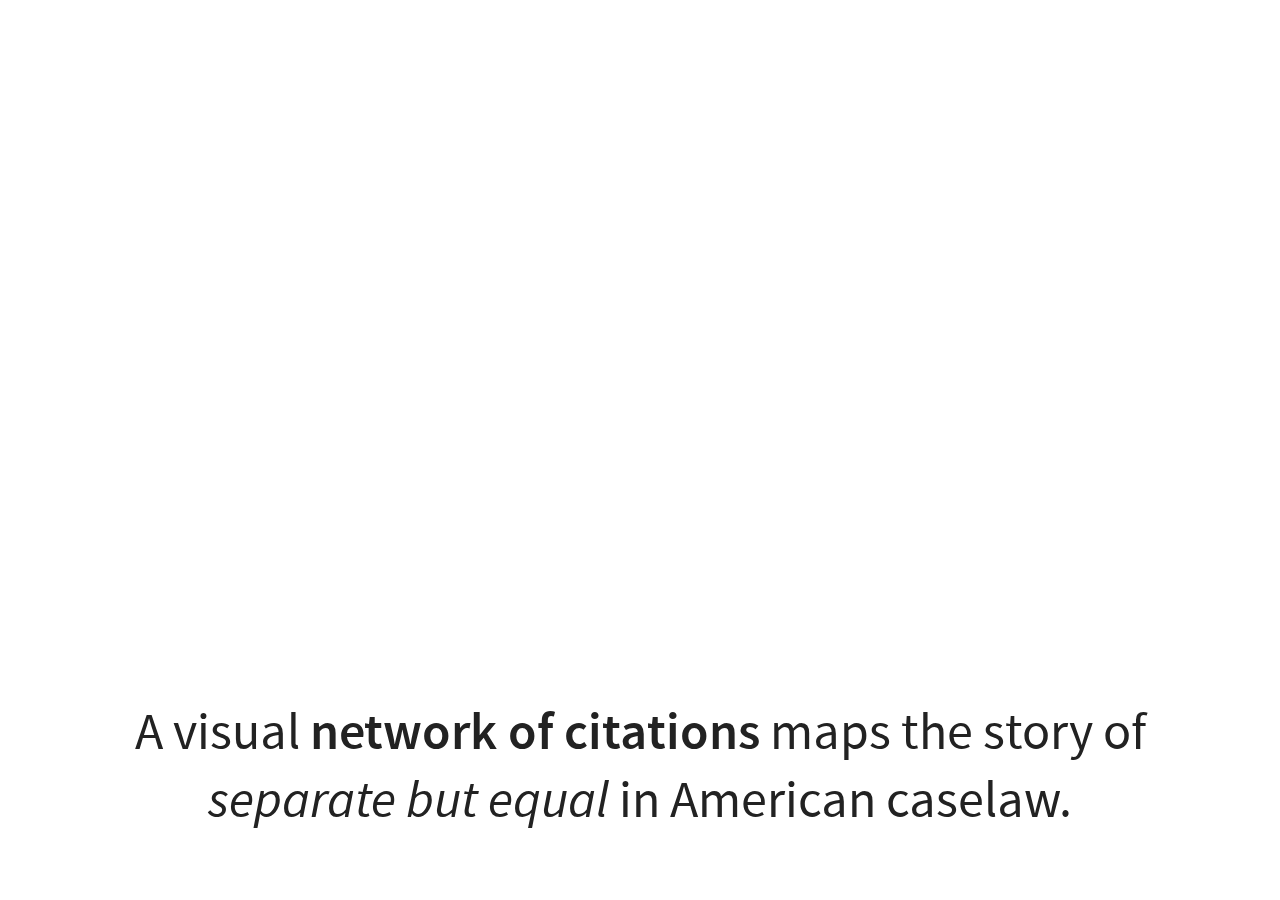
==== slides/index.html @ 2d8b05cc "color" ====
<!doctype html>
<html>
	<head>
		<meta charset="utf-8">
		<meta name="viewport" content="width=device-width, initial-scale=1.0, maximum-scale=1.0, user-scalable=no">

		<title>reveal.js</title>

		<link rel="stylesheet" href="css/reveal.css">
		<link rel="stylesheet" href="css/theme/white.css">

		<!-- Theme used for syntax highlighting of code -->
		<link rel="stylesheet" href="lib/css/zenburn.css">

		<!-- Printing and PDF exports -->
		<script>
			var link = document.createElement( 'link' );
			link.rel = 'stylesheet';
			link.type = 'text/css';
			link.href = window.location.search.match( /print-pdf/gi ) ? 'css/print/pdf.css' : 'css/print/paper.css';
			document.getElementsByTagName( 'head' )[0].appendChild( link );
		</script>

<script src='https://d3js.org/d3.v4.min.js'></script>
<script src='../d3/clustergrids/makeCluster.js'></script>

	</head>
	<body>
		<div class="reveal">
			<div class="slides">

<section><iframe data-src="ahttp://colorbrewer2.org/#type=sequential&scheme=GnBu&n=6"   width= 2800, height =500></iframe><br>
	A visual <b>network of citations</b> maps the story of <i>separate but equal</i> in American caselaw.</section>



<section><img src="launchAngles.png" width=600><br>

	This literal representation of launch angles makes it easy to see how they affect the ball’s path.</section>

<section><h1>Designing for the brain</h1><ul>
	<li>Color
		<li>Space
			<li>Language
				<li>Time
</section>


<section>
	<b>Daubert Tracker Reports per year</b>
	<p>
	<svg width="600" height="500" id="histogramBlank"></svg>
<script src='https://d3js.org/d3.v4.min.js'></script>
<script src='../d3/histogram/histogramBlank.js'></script><br>
This literal representation of launch angles makes it easy to see how they affect the ball’s path.
</section>


<section>
	<b>Daubert Tracker Reports per year</b>
	<p>
	<svg width="600" height="500" id="histogramFilled"></svg>
<script src='https://d3js.org/d3.v4.min.js'></script>
<script src='../d3/histogram/histogramFilled.js'></script><br>
This literal representation of launch angles makes it easy to see how they affect the ball’s path.
</section>

<!--<section>
<img src="california.png" width=600><br>
<b>sequential</b>This literal representation of launch angles makes it easy to see how they affect the ball’s path.
</section>-->





<section>
<img src="heatTable538.png" width=600><br>
<b>sequential</b>This literal representation of launch angles makes it easy to see how they affect the ball’s path.
</section>

<section><iframe data-src="ahttps://projects.fivethirtyeight.com/redistricting-maps/"   width= 2800, height =500></iframe><br>
	<b>diverging</b>Various redistricting plans reveal specific <b>trade-offs</b> in optimizing certain priorities over others.</section>

<section>
<img src="justices.png" width=400><br>
<b>qualitative</b>This literal representation of launch angles makes it easy to see how they affect the ball’s path.
</section>

<section>
<table><tr><td><img src="heatTable538Thumb.png" height=200></td><td><img src="redistrictingThumb.png" height=200></td><td><img src="justicesThumb.png" height=200></td></tr></table><br>
Keeping colors consistent.
</section>

<section><iframe data-src="ahttp://colorbrewer2.org/#type=sequential&scheme=GnBu&n=6"   width= 2800, height =500></iframe><br>
	ColorBrewer</section>

<section><h1>Designing for the brain</h1><ul>
	<li>Color
		<li>Space
			<li>Language
				<li>Time
</section>


<section>
<img src="Gestalt.png" width=600><br>
Something about the <b>Gestalt</b> psychology.
</section>


<!--<section>
	<table style="font-size: 0.5em;line-height: 0.75em">
		<tr style="background-color: #ffffff;"><td >Trump keeps Trumpin'</td><td width=100px>•<br>•<br>•<br><br><br></td><td width=100px>•<br>•<br><br><br></td><td width=100px>•<br>•<br></td></tr>
		<tr><td>Trump mellows out</td><td>•<br>•<br>•<br><br><br></td><td>•<br>•<br>•<br>•<br></td><td>•<br>•<br>•<br></td></tr>
		<tr><td>Trump is consumed by scandal</td><td>•<br>•<br>•<br></td><td>•<br>•<br>•<br>•<br></td><td>•<br>•<br>•<br>•<br>•<br></td></tr>
		<tr><td>Trump prompts a constitutional crisis</td><td>•<br>•<br>•<br><br><br></td><td>•<br>•<br></td><td>•<br></td></tr>
		<tr><td>Trump makes America great again</td><td>•<br>•<br>•<br><br><br></td><td>•<br>•<br></td><td>•<br></td></tr>
		<tr><th></th><th>February</th><th>May</th><th>August</th></tr>
</table><br>
	A visual <b>network of citations</b> maps the story of <i>separate but equal</i> in American caselaw.</section>

</section>-->


				<section><h1>Data Visualization</h1><p><br><b>Mark Myslin</b><br>mark@ravellaw.com<br>
					<!---<a href="mailto:mark@ravellaw.com">mark@ravellaw.com</a>-->
				</iframe></section>

								<section><table>
									<tr>
										<th><center><img src="x.png" width=300px><br>Visual <br>data stories</th>
										<th><center><img src="x.png" width=300px><br>Effective <br>visualization</th>
										<th><center><img src="x.png" width=300px><br>D3.js<br>hands-on</th></tr>
								</table></section>



<section><iframe data-src="ahttps://www.ravellaw.com/search/m?query=separate%20but%20equal&year-from=1850"   width= 2800, height =500></iframe><br>
	A visual <b>network of citations</b> maps the story of <i>separate but equal</i> in American caselaw.</section>



<section><img src="minard.jpg"><br>
	The <b>Minard Map</b> (1869) tells the story of Napoleon leading his <i>Grand Armée</i> to disaster in Russia.</section>



<section><img src="PipelineWithLeakage.png"><br>
	A <b>data pipeline with leakage</b> reveals the steps that introduce the most error into a dataset.</section>

<section><img src="Cheapmeat.png" height=500px><br>
	A newspaper headline is wrapped in a <b>feedback loop</b> that summarizes the story told in the article.</section>




<section>
	<svg width="600" height="500" id="venndiagram"></svg>
	<script src='pictoVenn1.js'></script>
	<br>
	<b>Individual data points</b> show how confidence in a hypothesis can grow via <i>Bayesian belief update</i>.<br></section>


<section>
	<svg width="600" height="500" id="venndiagram2"></svg>
	<script src='pictoVenn2.js'></script>
<br>
	<b>Individual data points</b> show how confidence in a hypothesis can grow via <i>Bayesian belief update</i>.</section>



<section>
	<svg width="600" height="500" id="venndiagram3"></svg>
	<script src='pictoVenn3.js'></script>
<br>
	<b>Individual data points</b> show how confidence in a hypothesis can grow via <i>Bayesian belief update</i>.</section>



<!---	<section><img src="FourteenPaths.png" height=500px><br>
	<b>Individual data points</b> show how confidence in a hypothesis can grow via <i>Bayesian belief update</i>.</section>


	<section><iframe data-src="ahttp://archive.nytimes.com/www.nytimes.com/interactive/2012/11/02/us/politics/paths-to-the-white-house.html?_r=0"   width= 2800, height =500></iframe><br>
	A <b>scenario map</b> can help navigate complex dependencies.</section>


-->

			<!--	<section><< part1   >> << part2 >> << part3 >> << exam  >></section>-->


<section>
	<h1>Effective visualization</h1>
	<ul>
		<li>It makes a point.
		<li>It's easy to understand.
		<li>It doesn't lie.
	</section>

	<section><h1>It makes a point</h1>
	Maybe: table of narrative frames with examples from previous section
		</section>

	<section><h1>It's easy to understand</h1>
	Maybe: table of narrative frames with examples from previous section
		</section>




			</div>
		</div>

		<script src="lib/js/head.min.js"></script>
		<script src="js/reveal.js"></script>

		<script>
			// More info about config & dependencies:
			// - https://github.com/hakimel/reveal.js#configuration
			// - https://github.com/hakimel/reveal.js#dependencies
			Reveal.initialize({
								transition: 'none', // none/fade/slide/convex/concave/zoom
									controls: false,
									progress: false,
				dependencies: [
					{ src: 'plugin/markdown/marked.js' },
					{ src: 'plugin/markdown/markdown.js' },
					{ src: 'plugin/notes/notes.js', async: true },
					{ src: 'plugin/highlight/highlight.js', async: true, callback: function() { hljs.initHighlightingOnLoad(); } }
				]
			});
		</script>
	</body>
</html>
---- slides/css/theme/white.css ----
/**
 * White theme for reveal.js. This is the opposite of the 'black' theme.
 *
 * By Hakim El Hattab, http://hakim.se
 */
@import url(../../lib/font/source-sans-pro/source-sans-pro.css);
section.has-dark-background, section.has-dark-background h1, section.has-dark-background h2, section.has-dark-background h3, section.has-dark-background h4, section.has-dark-background h5, section.has-dark-background h6 {
  color: #fff; }

/*********************************************
 * GLOBAL STYLES
 *********************************************/
body {
  background: #fff;
  background-color: #fff; }

.reveal {
  font-family: "TitilliumText25L", "Source Sans Pro", Helvetica, sans-serif;
  font-size: 42px;
  font-weight: normal;
  color: #222; }

::selection {
  color: #fff;
  background: #98bdef;
  text-shadow: none; }

::-moz-selection {
  color: #fff;
  background: #98bdef;
  text-shadow: none; }

.reveal .slides section,
.reveal .slides section > section {
  line-height: 1.3;
  font-weight: inherit; }

/*********************************************
 * HEADERS
 *********************************************/
.reveal h1,
.reveal h2,
.reveal h3,
.reveal h4,
.reveal h5,
.reveal h6 {
  margin: 0 0 20px 0;
  color: #222;
  font-family: "TitilliumText25L", "Source Sans Pro", Helvetica, sans-serif;
  font-weight: 800;
  line-height: 1.2;
  text-shadow: none;
  word-wrap: break-word; }

.reveal h1 {
  font-size: 2.5em; 
  letter-spacing: -3px;
}

.reveal h2 {
  font-size: 1.6em; }

.reveal h3 {
  font-size: 1.3em; }

.reveal h4 {
  font-size: 1em; }

.reveal h1 {
  text-shadow: none; }

/*********************************************
 * OTHER
 *********************************************/
.reveal p {
  margin: 20px 0;
  line-height: 1.3; }

/* Ensure certain elements are never larger than the slide itself */
.reveal img,
.reveal video,
.reveal iframe {
  max-width: 95%;
  max-height: 95%; }

.reveal strong,
.reveal b {
  font-weight: bold; }

.reveal em {
  font-style: italic; }

.reveal ol,
.reveal dl,
.reveal ul {
  display: inline-block;
  text-align: left;
  margin: 0 0 0 1em; }

.reveal ol {
  list-style-type: decimal; }

.reveal ul {
  list-style-type: disc; }

.reveal ul ul {
  list-style-type: square; }

.reveal ul ul ul {
  list-style-type: circle; }

.reveal ul ul,
.reveal ul ol,
.reveal ol ol,
.reveal ol ul {
  display: block;
  margin-left: 40px; }

.reveal dt {
  font-weight: bold; }

.reveal dd {
  margin-left: 40px; }

.reveal blockquote {
  display: block;
  position: relative;
  width: 70%;
  margin: 20px auto;
  padding: 5px;
  font-style: italic;
  background: rgba(255, 255, 255, 0.05);
  box-shadow: 0px 0px 2px rgba(0, 0, 0, 0.2); }

.reveal blockquote p:first-child,
.reveal blockquote p:last-child {
  display: inline-block; }

.reveal q {
  font-style: italic; }

.reveal pre {
  display: block;
  position: relative;
  width: 90%;
  margin: 20px auto;
  text-align: left;
  font-size: 0.55em;
  font-family: monospace;
  line-height: 1.2em;
  word-wrap: break-word;
  box-shadow: 0px 0px 6px rgba(0, 0, 0, 0.3); }

.reveal code {
  font-family: monospace;
  text-transform: none; }

.reveal pre code {
  display: block;
  padding: 5px;
  overflow: auto;
  max-height: 400px;
  word-wrap: normal; }

.reveal table {
  margin: auto;
  border-collapse: collapse;
  border-spacing: 0;}



.reveal table th {
  font-weight: bold; }

.reveal table th,
.reveal table td {
  text-align: left;
  padding: 0.2em 0.5em 0.2em 0.5em;
  border-bottom: 1px solid; }

.reveal table th[align="center"],
.reveal table td[align="center"] {
  text-align: center; }

.reveal table th[align="right"],
.reveal table td[align="right"] {
  text-align: right; }

.reveal table tbody tr:last-child th,
.reveal table tbody tr:last-child td {
  border-bottom: none; }

.reveal sup {
  vertical-align: super;
  font-size: smaller; }

.reveal sub {
  vertical-align: sub;
  font-size: smaller; }

.reveal small {
  display: inline-block;
  font-size: 0.6em;
  line-height: 1.2em;
  vertical-align: top; }

.reveal small * {
  vertical-align: top; }

/*********************************************
 * LINKS
 *********************************************/
.reveal a {
  color: #2a76dd;
  text-decoration: none;
  -webkit-transition: color .15s ease;
  -moz-transition: color .15s ease;
  transition: color .15s ease; }

.reveal a:hover {
  color: #6ca0e8;
  text-shadow: none;
  border: none; }

.reveal .roll span:after {
  color: #fff;
  background: #1a53a1; }

/*********************************************
 * IMAGES
 *********************************************/
.reveal section img {
  margin: 15px 0px;
  background: rgba(255, 255, 255, 0.12); }

.reveal section img.plain {
  border: 0;
  box-shadow: none; }

.reveal a img {
  -webkit-transition: all .15s linear;
  -moz-transition: all .15s linear;
  transition: all .15s linear; }

.reveal a:hover img {
  background: rgba(255, 255, 255, 0.2);
  border-color: #2a76dd;
  box-shadow: 0 0 20px rgba(0, 0, 0, 0.55); }

/*********************************************
 * NAVIGATION CONTROLS
 *********************************************/
.reveal .controls {
  color: #2a76dd; }

/*********************************************
 * PROGRESS BAR
 *********************************************/
.reveal .progress {
  background: rgba(0, 0, 0, 0.2);
  color: #2a76dd; }

.reveal .progress span {
  -webkit-transition: width 800ms cubic-bezier(0.26, 0.86, 0.44, 0.985);
  -moz-transition: width 800ms cubic-bezier(0.26, 0.86, 0.44, 0.985);
  transition: width 800ms cubic-bezier(0.26, 0.86, 0.44, 0.985); }

/*********************************************
 * PRINT BACKGROUND
 *********************************************/
@media print {
  .backgrounds {
    background-color: #fff; } }
---- slides/lib/css/zenburn.css ----
/*

Zenburn style from voldmar.ru (c) Vladimir Epifanov <voldmar@voldmar.ru>
based on dark.css by Ivan Sagalaev

*/

.hljs {
  display: block;
  overflow-x: auto;
  padding: 0.5em;
  background: #3f3f3f;
  color: #dcdcdc;
}

.hljs-keyword,
.hljs-selector-tag,
.hljs-tag {
  color: #e3ceab;
}

.hljs-template-tag {
  color: #dcdcdc;
}

.hljs-number {
  color: #8cd0d3;
}

.hljs-variable,
.hljs-template-variable,
.hljs-attribute {
  color: #efdcbc;
}

.hljs-literal {
  color: #efefaf;
}

.hljs-subst {
  color: #8f8f8f;
}

.hljs-title,
.hljs-name,
.hljs-selector-id,
.hljs-selector-class,
.hljs-section,
.hljs-type {
  color: #efef8f;
}

.hljs-symbol,
.hljs-bullet,
.hljs-link {
  color: #dca3a3;
}

.hljs-deletion,
.hljs-string,
.hljs-built_in,
.hljs-builtin-name {
  color: #cc9393;
}

.hljs-addition,
.hljs-comment,
.hljs-quote,
.hljs-meta {
  color: #7f9f7f;
}


.hljs-emphasis {
  font-style: italic;
}

.hljs-strong {
  font-weight: bold;
}
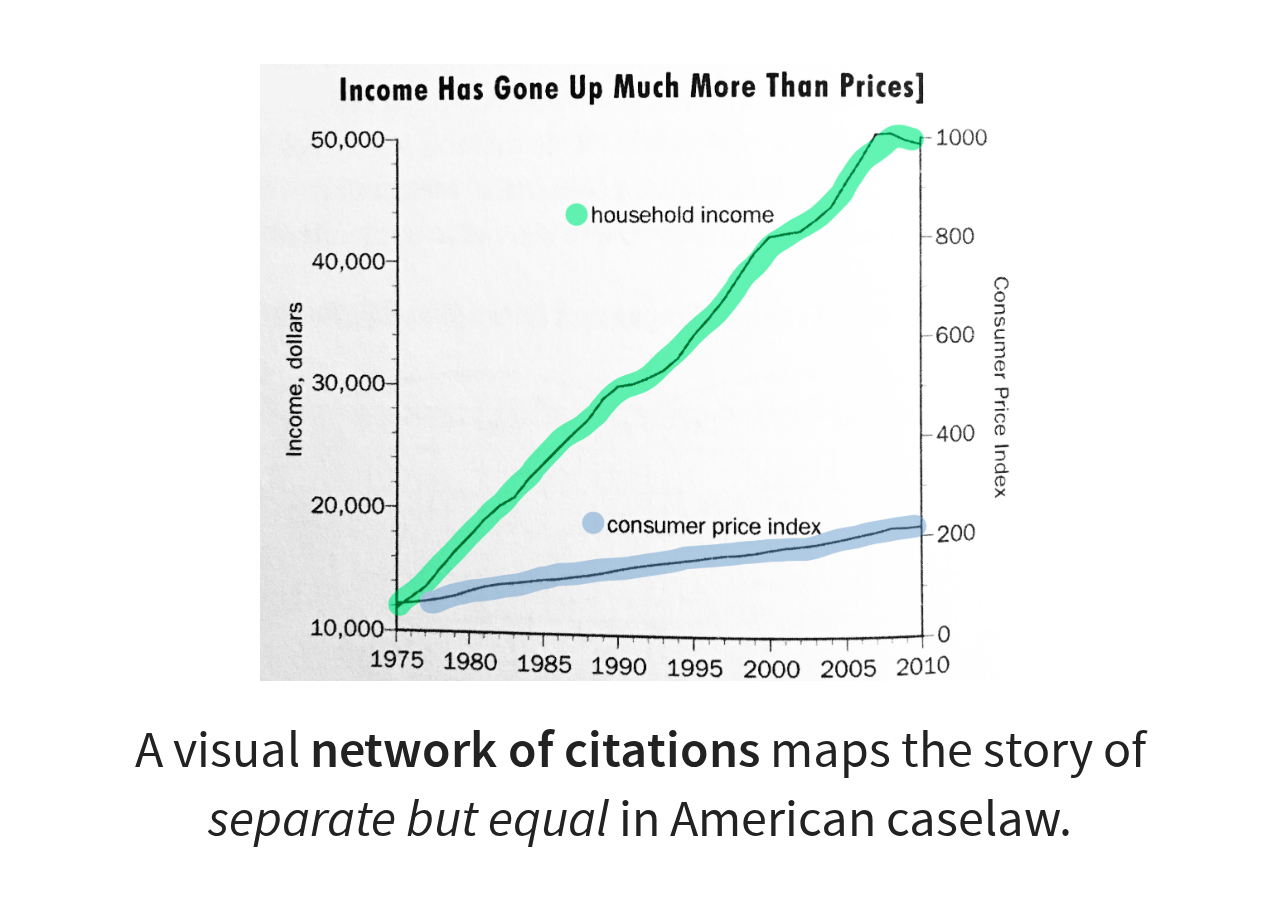
==== commit f3ae8931: "daul ases" ====
--- a/slides/index.html
+++ b/slides/index.html
@@ -29,6 +29,27 @@
 		<div class="reveal">
 			<div class="slides">
 
+	
+<section>
+<img src="dualAxis1.png" height=500 ><br>
+	A visual <b>network of citations</b> maps the story of <i>separate but equal</i> in American caselaw.</section>
+</section>
+
+<section>
+<img src="dualAxis2.png" height =500 ><br>
+	A visual <b>network of citations</b> maps the story of <i>separate but equal</i> in American caselaw.</section>
+</section>
+
+<section>
+<img src="dualAxis1.png" height=375 ><img src="dualAxis2.png" height=375 ><br>
+This is tricky</section>
+
+<section>
+<img src="dualAxis3.png" height =500  ><br>
+This is tricky</section>
+
+
+
 <section><iframe data-src="ahttp://colorbrewer2.org/#type=sequential&scheme=GnBu&n=6"   width= 2800, height =500></iframe><br>
 	A visual <b>network of citations</b> maps the story of <i>separate but equal</i> in American caselaw.</section>
 
@@ -37,6 +58,18 @@
 <section><img src="launchAngles.png" width=600><br>
 
 	This literal representation of launch angles makes it easy to see how they affect the ball’s path.</section>
+
+
+<section><img src="cityStreets.png" width=600><br>
+
+	This literal representation of launch angles makes it easy to see how they affect the ball’s path.</section>
+
+
+
+<section><img src="landUse.png" width=600><br>
+
+	This literal representation of launch angles makes it easy to see how they affect the ball’s path.</section>
+
 
 <section><h1>Designing for the brain</h1><ul>
 	<li>Color
@@ -107,6 +140,150 @@
 <img src="Gestalt.png" width=600><br>
 Something about the <b>Gestalt</b> psychology.
 </section>
+
+
+<section>
+<img src="denzelWashington.png" width=600><br>
+This has proximity, enclosure</section>
+
+<section>
+<img src="whiteSpace.png" width=300><br>
+connection and space and we are using two lines of text here just to see if they will fit.</section>
+
+
+<section>
+<img src="Raleigh CCS.svg" width=600 style="padding:2px;border:thin solid black;"><br>
+Keeping space consistent!</section>
+
+
+<section>
+<img src="Raleigh CCS(3).svg" width=600 style="padding:2px;border:thin solid black;"><br>
+Keeping space consistent!</section>
+
+
+<section>
+<img src="Raleigh CCS(1).svg" width=600 style="padding:2px;border:thin solid black;"><br>
+Keeping space consistent!</section>
+
+
+<section>
+<img src="Raleigh CCS(2).svg" width=600 style="padding:2px;border:thin solid black;"><br>
+A slide about my own slides</section>
+
+
+<section><h1>Designing for the brain</h1><ul>
+	<li>Color
+		<li>Space
+			<li><b>Language</b>
+				<li>Time
+</section>
+
+
+
+<section>
+<img src="xxx.png" width=600 style="padding:2px;border:thin solid black;"><br>
+An A/B test</section>
+
+
+
+<section>
+<img src="TalkingOverSlides.png" width=600 ><br>
+This is painful</section>
+
+<section>
+<img src="denzelWashington.png" width=600><br>
+Annotated points</section>
+
+<section>
+<svg width="600" height="500" id="histogramFilled"></svg>
+<script src='https://d3js.org/d3.v4.min.js'></script>
+<script src='../d3/histogram/histogramFilled.js'></script><br>
+Annotated sections</section>
+
+
+
+			<section>
+<iframe data-src="heartrate.html"   width= 2800, height =500></iframe><br>
+	A visual <b>Marriage Proposal</b> maps the story of <i>separate but equal</i> in American caselaw.</section>
+
+<section><h1>Designing for the brain</h1><ul>
+	<li>Color
+		<li>Space
+			<li>Language
+				<li><b>Time</b>
+</section>
+
+
+
+<section>
+<img src="Chaos_Chronos Greatest Hits.svg" width=600 style="padding:2px;border:thin solid black;"><br>
+A slide about my own slides</section>
+
+<section>
+<img src="Chaos_Chronos Greatest Hits(1).svg" width=600 style="padding:2px;border:thin solid black;"><br>
+A slide about my own slides</section>
+
+<section>
+<img src="Chaos_Chronos Greatest Hits(2).svg" width=600 style="padding:2px;border:thin solid black;"><br>
+A slide about my own slides</section>
+
+<section>
+<img src="Chaos_Chronos Greatest Hits(3).svg" width=600 style="padding:2px;border:thin solid black;"><br>
+A slide about my own slides</section>
+
+
+
+
+<section>
+<img src="Chaos_Chronos Greatest Hits(5).svg" width=600 style="padding:2px;border:thin solid black;"><br>
+A slide about my own slides</section>
+
+
+
+<section>
+<img src="Chaos_Chronos Greatest Hits(6).svg" width=600 style="padding:2px;border:thin solid black;"><br>
+A slide about my own slides</section>
+
+<section>
+</section>
+
+<section>
+<img src="CoverageThumbs.png" width=600 style="padding:2px;border:thin solid black;"><br>
+...remember this? And jump back in</section>
+
+
+
+
+<section>
+<img src="storyscroll.png" width=600><br>
+Title about scrollytelling</section>
+
+
+<section>
+	<iframe data-src="ahttp://www.r2d3.us/visual-intro-to-machine-learning-part-2/"   width= 2800, height =768></iframe>>
+
+	<br>
+	A visual <b>network of citations</b> maps the story of <i>separate but equal</i> in American caselaw .</section>
+
+
+
+
+<section>
+<img src="storyscroll.png" width=600><br>
+Bake-off placeholder</section>
+
+<section><h1>Designing for the brain</h1><ul>
+	<li>Color
+		<li>Space
+			<li>Language
+				<li>Time
+</section>
+
+<section><h1>Uncertainty etc.</h1><ul>
+	</section>
+
+
+
 
 
 <!--<section>
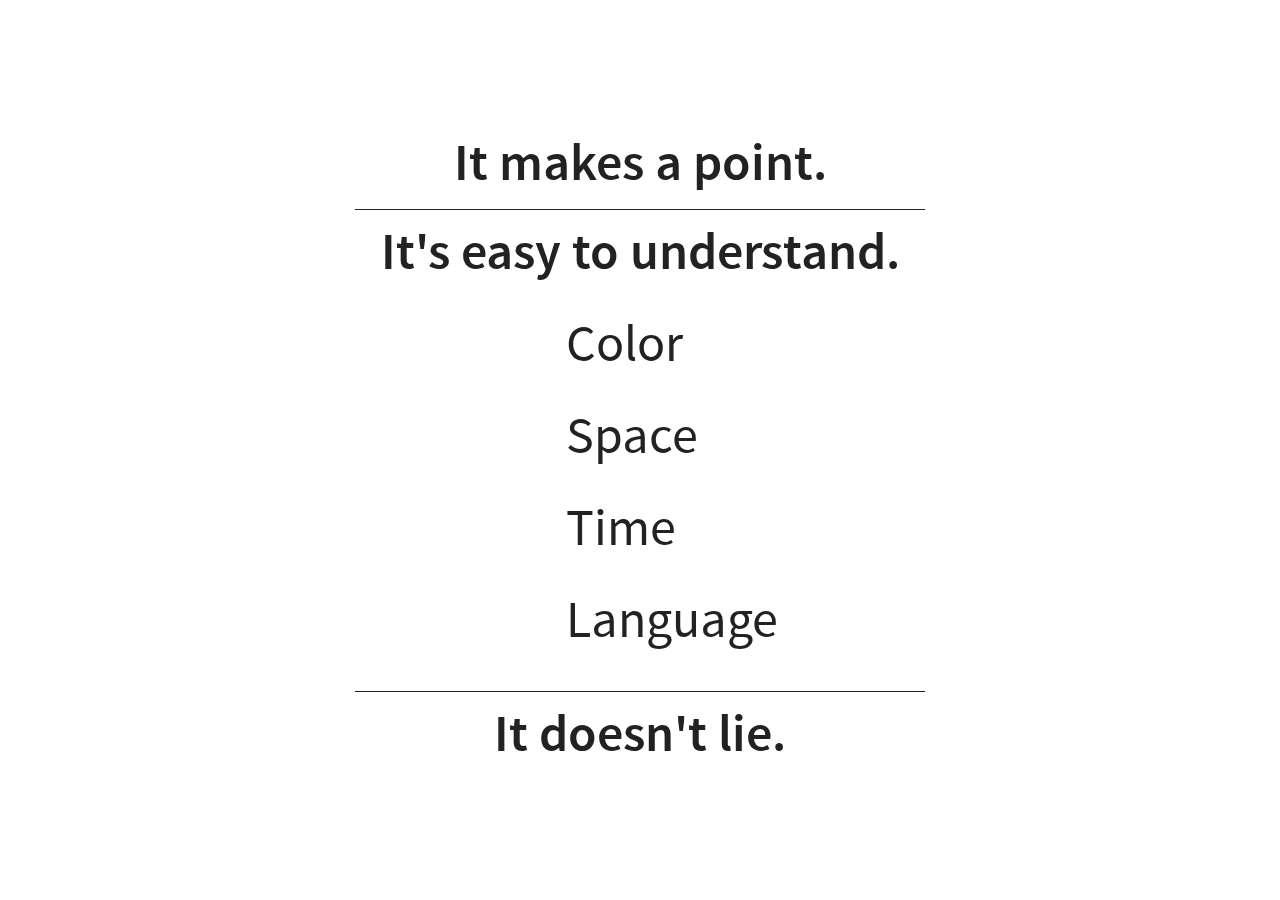
==== commit 44a07594: "anchor" ====
--- a/slides/index.html
+++ b/slides/index.html
@@ -28,6 +28,26 @@
 	<body>
 		<div class="reveal">
 			<div class="slides">
+	
+
+
+<section><table style="vertical-align: middle;">
+
+
+
+	<tr ><td><b><center>It makes a point.</td></tr>
+	<tr ><td><b><center>It's easy to understand.</center></b>
+		<p style="text-indent: 150px;">Color
+			<p style="text-indent: 150px;">Space
+				<p style="text-indent: 150px;">Time
+					<p style="text-indent: 150px;">Language
+
+					</td></tr>
+	<tr><td><b><center>It doesn't lie.</td></tr></table>
+<!--</td><td  style="vertical-align: middle;"><img src="braces.png" height=200 width=100></td><td  style="vertical-align: middle;">Color<br>Space<br>Language<br>Time</td></tr>style=" border-bottom: 1px solid #000000;"-->
+
+</section>
+
 
 	
 <section>
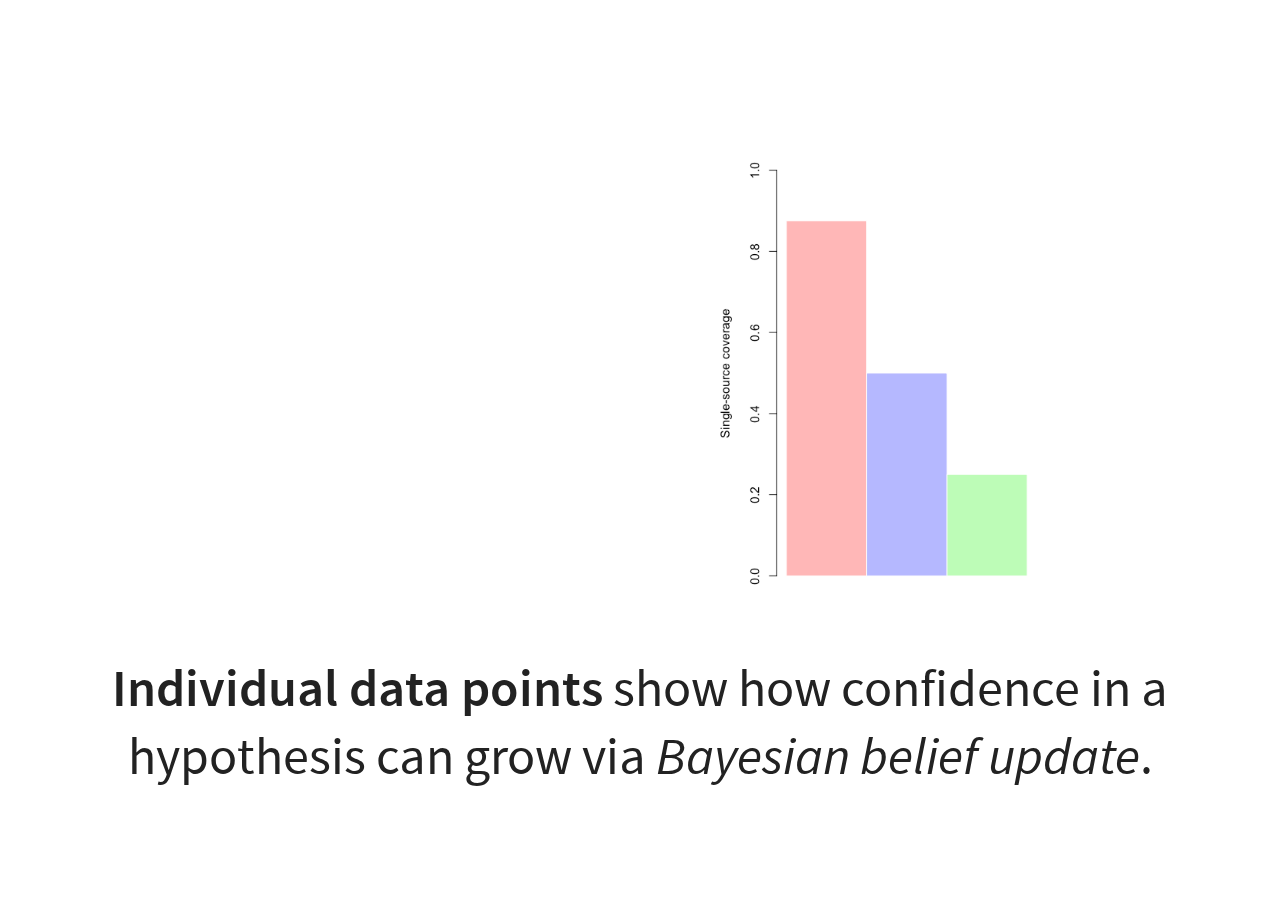
==== commit d481003f: "barss" ====
--- a/slides/index.html
+++ b/slides/index.html
@@ -28,7 +28,47 @@
 	<body>
 		<div class="reveal">
 			<div class="slides">
+
+
+
+
+<section>
+	<svg style = "width: 325px; height: 375px;" viewBox="0 0 800 500" id="venndiagram2c"></svg><img src="bars1.png" height=400px>
+	<script src='pictoVenn2copy.js'></script>
+<br>
+	<b>Individual data points</b> show how confidence in a hypothesis can grow via <i>Bayesian belief update</i>.</section>
+
+
+
+<section>
+	<svg style = "width: 325px; height: 375px;" viewBox="0 0 800 500" id="venndiagram3c"></svg><img src="bars2.png" height=400px>
+	<script src='pictoVenn3copy.js'></script>
+<br>
+	<b>Individual data points</b> show how confidence in a hypothesis can grow via <i>Bayesian belief update</i>.</section>
+
+
+
+
+<section>
+	<svg style = "width: 325px; height: 375px;" viewBox="0 0 800 500" id="venndiagram2cc"></svg><img src="bars1conf.png" height=400px>
+	<script src='pictoVenn2copycopy.js'></script>
+<br>
+	<b>Individual data points</b> show how confidence in a hypothesis can grow via <i>Bayesian belief update</i>.</section>
+
+
+
+<section>
+	<svg style = "width: 325px; height: 375px;" viewBox="0 0 800 500" id="venndiagram3cc"></svg><img src="bars2conf.png" height=400px>
+	<script src='pictoVenn3copycopy.js'></script>
+<br>
+	<b>Individual data points</b> show how confidence in a hypothesis can grow via <i>Bayesian belief update</i>.</section>
+
+
+
 	
+<section><iframe data-src="looker.html"   width= 2800, height =500></iframe><br>
+	A visual <b>network of citations</b> maps the story of <i>separate but equal</i> in American caselaw.</section>
+
 
 
 <section><table style="vertical-align: middle;">
@@ -43,10 +83,11 @@
 					<p style="text-indent: 150px;">Language
 
 					</td></tr>
-	<tr><td><b><center>It doesn't lie.</td></tr></table>
+	<tr><td><b><center>It's true to the data.</td></tr></table>
 <!--</td><td  style="vertical-align: middle;"><img src="braces.png" height=200 width=100></td><td  style="vertical-align: middle;">Color<br>Space<br>Language<br>Time</td></tr>style=" border-bottom: 1px solid #000000;"-->
 
 </section>
+
 
 
 	
@@ -341,6 +382,9 @@
 <section><img src="minard.jpg"><br>
 	The <b>Minard Map</b> (1869) tells the story of Napoleon leading his <i>Grand Armée</i> to disaster in Russia.</section>
 
+
+<section><img src="PipelineWithoutLeakage.png"><br>
+	A <b>data pipeline with leakage</b> reveals the steps that introduce the most error into a dataset.</section>
 
 
 <section><img src="PipelineWithLeakage.png"><br>
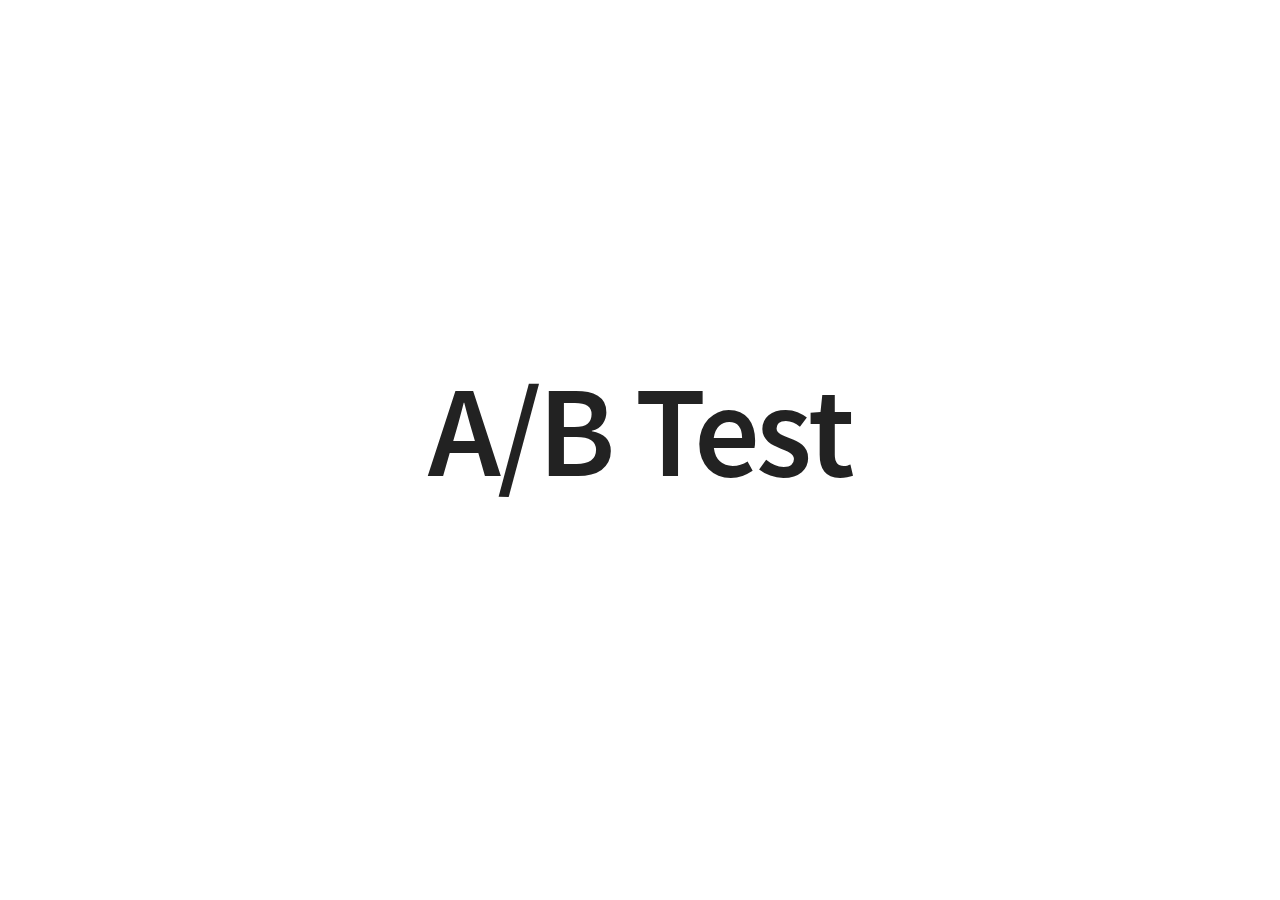
==== commit 39fe5232: "begin captions" ====
--- a/slides/index.html
+++ b/slides/index.html
@@ -29,108 +29,397 @@
 		<div class="reveal">
 			<div class="slides">
 
-
-
-
-<section>
-	<svg style = "width: 325px; height: 375px;" viewBox="0 0 800 500" id="venndiagram2c"></svg><img src="bars1.png" height=400px>
-	<script src='pictoVenn2copy.js'></script>
-<br>
-	<b>Individual data points</b> show how confidence in a hypothesis can grow via <i>Bayesian belief update</i>.</section>
-
-
-
-<section>
-	<svg style = "width: 325px; height: 375px;" viewBox="0 0 800 500" id="venndiagram3c"></svg><img src="bars2.png" height=400px>
-	<script src='pictoVenn3copy.js'></script>
-<br>
-	<b>Individual data points</b> show how confidence in a hypothesis can grow via <i>Bayesian belief update</i>.</section>
-
-
-
-
-<section>
-	<svg style = "width: 325px; height: 375px;" viewBox="0 0 800 500" id="venndiagram2cc"></svg><img src="bars1conf.png" height=400px>
-	<script src='pictoVenn2copycopy.js'></script>
-<br>
-	<b>Individual data points</b> show how confidence in a hypothesis can grow via <i>Bayesian belief update</i>.</section>
-
-
-
-<section>
-	<svg style = "width: 325px; height: 375px;" viewBox="0 0 800 500" id="venndiagram3cc"></svg><img src="bars2conf.png" height=400px>
-	<script src='pictoVenn3copycopy.js'></script>
-<br>
-	<b>Individual data points</b> show how confidence in a hypothesis can grow via <i>Bayesian belief update</i>.</section>
-
-
-
-	
-<section><iframe data-src="looker.html"   width= 2800, height =500></iframe><br>
-	A visual <b>network of citations</b> maps the story of <i>separate but equal</i> in American caselaw.</section>
-
-
-
-<section><table style="vertical-align: middle;">
-
-
-
+<!--
+
+				<section><h1>Data Visualization</h1><p><br><b>Mark Myslin</b><br>mark@ravellaw.com<br>
+				</iframe></section>
+
+							
+
+
+<section>
+	<table style="vertical-align: middle;">
 	<tr ><td><b><center>It makes a point.</td></tr>
-	<tr ><td><b><center>It's easy to understand.</center></b>
+	<tr ><td><b><center>It's clear and intuitive.</center></b>
+					</td></tr>
+	<tr><td><b><center>It's true to the data.</td></tr></table>
+</section>
+
+
+
+
+<section><iframe data-src="ahttps://www.ravellaw.com/search/m?query=separate%20but%20equal&year-from=1850"   width= 2800, height =500></iframe><br>
+	A visual <b>network of citations</b> maps the story of <i>separate but equal</i> in American caselaw.
+<div class = "citation"><p class="citation"><a href="https://home.ravellaw.com/">ravellaw.com</a></p></div>
+</section>
+
+
+
+<section><img src="minard.jpg"><br>
+	The <b>Minard Map</b> (1869) tells the story of Napoleon leading his <i>Grand Armée</i> to disaster in Russia.
+<div class = "citation"><p class="citation"><a href="https://bigthink.com/strange-maps/229-vital-statistics-of-a-deadly-campaign-the-minard-map">Minard (1869)</a></p></div>
+
+</section>
+
+
+<section><img src="PipelineWithoutLeakage.png" height=500px><br>
+	A <b>data pipeline with leakage</b> reveals the steps that introduce the most error into a dataset.
+<div class = "citation"><p class="citation"><a href="https://wiki.regn.net/wiki/Expert_Witness_Data_Science">LexisNexis Context development team (2018)</a></p></div>
+</section>
+
+
+<section><img src="PipelineWithLeakage.png" height=500px><br>
+	A <b>data pipeline with leakage</b> reveals the steps that introduce the most error into a dataset.
+<div class = "citation"><p class="citation"><a href="https://wiki.regn.net/wiki/Expert_Witness_Data_Science">LexisNexis Context development team (2018)</a></p></div>
+</section>
+
+<section><img src="Cheapmeat.png" height=500px><br>
+	A newspaper headline is wrapped in a <b>feedback loop</b> that summarizes the story told in the article.
+<div class = "citation"><p class="citation"><a href="https://www.washingtonpost.com/news/posteverything/wp/2018/04/11/the-price-of-cheap-meat-raided-slaughterhouses-and-upended-communities/?utm_term=.6635a9720be7">Washington Post (2018)</a></p></div>
+</section>
+
+
+
+
+
+
+<section>
+	<svg width="600" height="500" id="venndiagram"></svg>
+	<script src='pictoVenn1.js'></script>
+	<br>
+	<b>Individual data points</b> show how confidence in a hypothesis can grow via <i>Bayesian belief update</i>.<br>
+<div class = "citation"><p class="citation"><a href="https://wiki.regn.net/wiki/Expert_Witness_Data_Science">LexisNexis Context development team (2018)</a></p></div>
+</section>
+
+
+<section>
+	<svg width="600" height="500" id="venndiagram2"></svg>
+	<script src='pictoVenn2.js'></script>
+<br>
+	<b>Individual data points</b> show how confidence in a hypothesis can grow via <i>Bayesian belief update</i>.
+<div class = "citation"><p class="citation"><a href="https://wiki.regn.net/wiki/Expert_Witness_Data_Science">LexisNexis Context development team (2018)</a></p></div>
+</section>
+
+
+
+<section>
+	<svg width="600" height="500" id="venndiagram3"></svg>
+	<script src='pictoVenn3.js'></script>
+<br>
+	<b>Individual data points</b> show how confidence in a hypothesis can grow via <i>Bayesian belief update</i>.
+<div class = "citation"><p class="citation"><a href="https://wiki.regn.net/wiki/Expert_Witness_Data_Science">LexisNexis Context development team (2018)</a></p></div>
+</section>
+
+
+	<section><h1>It makes a point</h1>
+	table of narrative frames with examples from previous section
+		</section>
+
+<section>
+	<table style="vertical-align: middle;">
+	<tr ><td><b><center>It makes a point.</td></tr>
+	<tr ><td><b><center>It's clear and intuitive.</center></b>
+
+					</td></tr>
+	<tr><td><b><center>It's true to the data.</td></tr></table>
+</section>
+
+
+
+
+
+<section><img src="launchAngles.png" width=600><br>
+
+	This radial histogram of <b>launch angles</b> makes it intuitive to see how they affect the ball’s path.
+<div class = "citation"><p class="citation"><a href="http://getdolphins.com/blog/interactive-data-visualizations-new-york-times/">New York Times (2018)</a></p></div>
+</section>
+
+
+
+<section><img src="landUse.png" height=500><br>
+
+	This treemap shows <b>land acreage</b> as <b>plot area</b>,<br> literally representing <i>square area</i>.
+<div class = "citation"><p class="citation"><a href="https://www.reddit.com/r/dataisbeautiful/comments/9dip78/oc_which_foods_are_more_resourceintensive/">Which foods are more resource intensive, u/ketodnepr (2018)</a></p></div>
+</section>
+
+
+<section>
+	<img src="https://fivethirtyeight.com/wp-content/uploads/2018/07/atd-INDICTMENTS-0713.png" height=500px>
+<br>
+	<b>Indictments & guilty pleas</b> plotted simply as points on parallel timelines, making comparison intuitive.
+<div class = "citation"><p class="citation"><a href="https://fivethirtyeight.com/features/the-mueller-investigation-keeps-growing-fast/">More charges from Mueller, FiveThirtyEight (2018)</a></p></div>
+</section>
+
+<section>
+	<table style="vertical-align: middle;">
+	<tr ><td><b><center>It makes a point.</td></tr>
+	<tr ><td><b><center>It's clear and intuitive.</center></b>
+
+					</td></tr>
+	<tr><td><b><center>It's true to the data.</td></tr></table>
+</section>
+
+
+
+<section>
+	<table style="vertical-align: middle;">
+	<tr ><td><b><center>It makes a point.</td></tr>
+	<tr ><td><b><center>It's clear and intuitive.</center></b>
 		<p style="text-indent: 150px;">Color
 			<p style="text-indent: 150px;">Space
-				<p style="text-indent: 150px;">Time
-					<p style="text-indent: 150px;">Language
+				<p style="text-indent: 150px;">Language
+					<p style="text-indent: 150px;">Time
 
 					</td></tr>
 	<tr><td><b><center>It's true to the data.</td></tr></table>
-<!--</td><td  style="vertical-align: middle;"><img src="braces.png" height=200 width=100></td><td  style="vertical-align: middle;">Color<br>Space<br>Language<br>Time</td></tr>style=" border-bottom: 1px solid #000000;"-->
-
-</section>
-
-
-
-	
-<section>
-<img src="dualAxis1.png" height=500 ><br>
-	A visual <b>network of citations</b> maps the story of <i>separate but equal</i> in American caselaw.</section>
-</section>
-
-<section>
-<img src="dualAxis2.png" height =500 ><br>
-	A visual <b>network of citations</b> maps the story of <i>separate but equal</i> in American caselaw.</section>
-</section>
-
-<section>
-<img src="dualAxis1.png" height=375 ><img src="dualAxis2.png" height=375 ><br>
-This is tricky</section>
-
-<section>
-<img src="dualAxis3.png" height =500  ><br>
-This is tricky</section>
-
-
+</section>
+
+
+<section>
+	<b>Daubert Tracker Reports per year</b>
+	<p>
+	<svg width="600" height="500" id="histogramBlank"></svg>
+<script src='https://d3js.org/d3.v4.min.js'></script>
+<script src='../d3/histogram/histogramBlank.js'></script><br>
+Judicious use of <b>a single color</b><br> guides an audience's attention.
+<div class = "citation"><p class="citation"><a href="https://wiki.regn.net/wiki/Expert_Witness_Data_Science">LexisNexis Context development team (2018)</a></p></div>
+</section>
+
+
+<section>
+	<b>Daubert Tracker Reports per year</b>
+	<p>
+	<svg width="600" height="500" id="histogramFilled"></svg>
+<script src='https://d3js.org/d3.v4.min.js'></script>
+<script src='../d3/histogram/histogramFilled.js'></script><br>
+Judicious use of <b>a single color</b><br> guides an audience's attention.
+<div class = "citation"><p class="citation"><a href="https://wiki.regn.net/wiki/Expert_Witness_Data_Science">LexisNexis Context development team (2018)</a></p></div>
+</section>
+
+
+
+
+<section>
+<img src="heatTable538.png" width=600><br>
+This heat table makes swings in <b>numeric vote margin</b> obvious, using a <b>sequential</b> palette. 
+<div class = "citation"><p class="citation"><a href="https://fivethirtyeight.com/features/what-mattered-most-in-ohio-kansas-and-tuesdays-other-elections/">What mattered most in the special elections, FiveThirtyEight (2018)</a></p></div>
+
+</section>
+
+<section><iframe data-src="ahttps://projects.fivethirtyeight.com/redistricting-maps/"   width= 2800, height =500></iframe><br>
+	<b>Degree of US partisanship</b> is conventionally represented by a <b>diverging</b> red&harr;blue palette. 
+<div class = "citation"><p class="citation"><a href="https://projects.fivethirtyeight.com/redistricting-maps/">The Atlas of Redistricting, FiveThirtyEight (2018)</a></p></div>
+</section>
+
+<section>
+<img src="justices.png" width=400><br>
+<b>Individual justices'</b> trajectories are shown in maximally distinct colors from a <b>qualitative</b> palette.
+<div class = "citation"><p class="citation"><a href="https://fivethirtyeight.com/features/is-chief-justice-roberts-a-secret-liberal/">Is Chief Justice Roberts a secret liberal? FiveThirtyEight (2017)</a></p></div>
+
+</section>
+
+<section>
+<table><tr><td><img src="heatTable538Thumb.png" height=200></td><td><img src="redistrictingThumb.png" height=200></td><td><img src="justicesThumb.png" height=200></td></tr></table><br>
+Colors are <b>consistent</b>, with red and blue always and exclusively associated with parties.
+</section>
 
 <section><iframe data-src="ahttp://colorbrewer2.org/#type=sequential&scheme=GnBu&n=6"   width= 2800, height =500></iframe><br>
-	A visual <b>network of citations</b> maps the story of <i>separate but equal</i> in American caselaw.</section>
-
-
-
-<section><img src="launchAngles.png" width=600><br>
-
-	This literal representation of launch angles makes it easy to see how they affect the ball’s path.</section>
-
-
-<section><img src="cityStreets.png" width=600><br>
-
-	This literal representation of launch angles makes it easy to see how they affect the ball’s path.</section>
-
-
-
-<section><img src="landUse.png" width=600><br>
-
-	This literal representation of launch angles makes it easy to see how they affect the ball’s path.</section>
-
+	<b>ColorBrewer</b> offers a trove of useful palettes.
+<div class = "citation"><p class="citation"><a href="http://colorbrewer2.org/#type=sequential&scheme=GnBu&n=6">ColorBrewer</p></div>
+</section>
+
+
+
+<section>
+	<table style="vertical-align: middle;">
+	<tr ><td><b><center>It makes a point.</td></tr>
+	<tr ><td><b><center>It's clear and intuitive.</center></b>
+		<p style="text-indent: 150px;">Color
+			<p style="text-indent: 150px;">Space
+				<p style="text-indent: 150px;">Language
+					<p style="text-indent: 150px;">Time
+
+					</td></tr>
+	<tr><td><b><center>It's true to the data.</td></tr></table>
+</section>
+
+
+
+
+<section>
+<img src="Gestalt.png" width=600><br>
+The <b>Gestalt theory</b> of visual perception: <br><i>The whole is greater than the sum of its parts.</i>
+<div class = "citation"><p class="citation"><a href="https://www.amazon.com/Storytelling-Data-Visualization-Business-Professionals/dp/1119002257"><i>Storytelling with Data</i> (Knaflic, 2015)</a></p></div>
+</section>
+
+
+<section>
+<img src="denzelWashington.png" height=500><br>
+<b>Proximity</b> and <b>enclosure</b> establish four distinct classes of Denzel Washington film.
+<div class = "citation"><p class="citation"><a href="https://fivethirtyeight.com/features/the-four-types-of-denzel-washington-movies/">What mattered most in the special elections, FiveThirtyEight (2018)</a></p></div>
+</section>
+
+<section>
+<img src="whiteSpace.png" width=400><br>
+<b>Symmetry</b> forces a large <b>white space</b>, emphasizing (lack of) complexity in the two states' rules. 
+<div class = "citation"><p class="citation"><a href="https://www.nytimes.com/interactive/2018/07/20/us/mississippi-abortion-restrictions.html">What It Takes to Get an Abortion in the Most Restrictive U.S. State, New York Times (2018)</a></p></div>
+</section>
+
+
+<section>
+<img src="Raleigh CCS.svg" width=600 style="padding:2px;border:thin solid black;"><br>
+This sequence maintains <br><b>consistent spatial placement</b>.
+<div class = "citation"><p class="citation"><a href="https://wiki.regn.net/wiki/Expert_Witness_Data_Science">LexisNexis Context development team (2018)</a></p></div>
+</section>
+
+
+<section>
+<img src="Raleigh CCS(3).svg" width=600 style="padding:2px;border:thin solid black;"><br>
+This sequence maintains <br><b>consistent spatial placement</b>.
+<div class = "citation"><p class="citation"><a href="https://wiki.regn.net/wiki/Expert_Witness_Data_Science">LexisNexis Context development team (2018)</a></p></div>
+</section>
+
+
+
+
+<section>
+<img src="Raleigh CCS(1).svg" width=600 style="padding:2px;border:thin solid black;"><br>
+This sequence maintains <br><b>consistent spatial placement</b>.
+<div class = "citation"><p class="citation"><a href="https://wiki.regn.net/wiki/Expert_Witness_Data_Science">LexisNexis Context development team (2018)</a></p></div>
+</section>
+
+
+
+<section>
+<img src="Raleigh CCS(2).svg" width=600 style="padding:2px;border:thin solid black;"><br>
+This sequence maintains <br><b>consistent spatial placement</b>.
+<div class = "citation"><p class="citation"><a href="https://wiki.regn.net/wiki/Expert_Witness_Data_Science">LexisNexis Context development team (2018)</a></p></div>
+</section>
+
+
+<section>
+	<table style="vertical-align: middle;">
+	<tr ><td><b><center>It makes a point.</td></tr>
+	<tr ><td><b><center>It's clear and intuitive.</center></b>
+		<p style="text-indent: 150px;">Color
+			<p style="text-indent: 150px;">Space
+				<p style="text-indent: 150px;">Language
+					<p style="text-indent: 150px;">Time
+
+					</td></tr>
+	<tr><td><b><center>It's true to the data.</td></tr></table>
+</section>
+
+
+-->
+
+
+<section>
+	<h1>A/B Test</h1>
+</section>
+
+
+<section>
+<img src="dualAxisBw.png" height=500 style="padding:2px;border:thin solid black;"><br><font color="white">Mismatched spoken and written explanations </b><br>make it hard for an audience to stay with you.</font>
+<div class = "citation"><p class="citation"><a href="https://www.google.com/url?sa=t&rct=j&q=&esrc=s&source=web&cd=2&cad=rja&uact=8&ved=2ahUKEwis34yht7vdAhVHVK0KHV9YCYIQFjABegQIChAB&url=https%3A%2F%2Fwww.amazon.com%2FStandard-Deviations-Assumptions-Tortured-Statistics%2Fdp%2F1468311026&usg=AOvVaw1aOPAfQFcdb52f71V54lIm"><i>Standard Deviations</i> (Smith, 2014) </a></p></div>
+</section>
+
+
+
+<section>
+<img src="dualAxisBw.png" height=500 style="padding:2px;border:thin solid black;"><br><b>Mismatched spoken and written explanations </b><br>make it hard for an audience to stay with you.
+<div class = "citation"><p class="citation"><a href="https://www.google.com/url?sa=t&rct=j&q=&esrc=s&source=web&cd=2&cad=rja&uact=8&ved=2ahUKEwis34yht7vdAhVHVK0KHV9YCYIQFjABegQIChAB&url=https%3A%2F%2Fwww.amazon.com%2FStandard-Deviations-Assumptions-Tortured-Statistics%2Fdp%2F1468311026&usg=AOvVaw1aOPAfQFcdb52f71V54lIm"><i>Standard Deviations</i> (Smith, 2014) </a></p></div>
+</section>
+
+
+<section>
+<img src="dualAxisTalkedOver.png" height=500 style="padding:2px;border:thin solid black;"><br><b>Mismatched spoken and written explanations </b><br>make it hard for an audience to stay with you.
+<div class = "citation"><p class="citation"><a href="https://www.google.com/url?sa=t&rct=j&q=&esrc=s&source=web&cd=2&cad=rja&uact=8&ved=2ahUKEwis34yht7vdAhVHVK0KHV9YCYIQFjABegQIChAB&url=https%3A%2F%2Fwww.amazon.com%2FStandard-Deviations-Assumptions-Tortured-Statistics%2Fdp%2F1468311026&usg=AOvVaw1aOPAfQFcdb52f71V54lIm"><i>Standard Deviations</i> (Smith, 2014) </a></p></div>
+</section>
+
+
+<section>
+<img src="denzelWashington.png" width=600><br>
+Annotated points</section>
+
+<section>
+<svg width="600" height="500" id="histogramFilled"></svg>
+<script src='https://d3js.org/d3.v4.min.js'></script>
+<script src='../d3/histogram/histogramFilled.js'></script><br>
+Annotated sections</section>
+
+
+
+			<section>
+<iframe data-src="heartrate.html"   width= 2800, height =500></iframe><br>
+	A visual <b>Marriage Proposal</b> maps the story of <i>separate but equal</i> in American caselaw.</section>
+
+<section><h1>Designing for the brain</h1><ul>
+	<li>Color
+		<li>Space
+			<li>Language
+				<li><b>Time</b>
+</section>
+
+<section>
+<h1>My own anchro slide</h1></section>
+
+<section>
+<img src="Chaos_Chronos Greatest Hits.svg" width=600 style="padding:2px;border:thin solid black;"><br>
+A slide about my own slides</section>
+
+<section>
+<img src="Chaos_Chronos Greatest Hits(1).svg" width=600 style="padding:2px;border:thin solid black;"><br>
+A slide about my own slides</section>
+
+<section>
+<img src="Chaos_Chronos Greatest Hits(2).svg" width=600 style="padding:2px;border:thin solid black;"><br>
+A slide about my own slides</section>
+
+<section>
+<img src="Chaos_Chronos Greatest Hits(3).svg" width=600 style="padding:2px;border:thin solid black;"><br>
+A slide about my own slides</section>
+
+
+
+
+<section>
+<img src="Chaos_Chronos Greatest Hits(5).svg" width=600 style="padding:2px;border:thin solid black;"><br>
+A slide about my own slides</section>
+
+
+
+<section>
+<img src="Chaos_Chronos Greatest Hits(6).svg" width=600 style="padding:2px;border:thin solid black;"><br>
+A slide about my own slides</section>
+
+<section>
+</section>
+
+<section>
+<img src="CoverageThumbs.png" width=600 style="padding:2px;border:thin solid black;"><br>
+...remember this? And jump back in</section>
+
+
+
+
+<section>
+<img src="storyscroll.png" width=600><br>
+Title about scrollytelling</section>
+
+
+<section>
+	<iframe data-src="ahttp://www.r2d3.us/visual-intro-to-machine-learning-part-2/"   width= 2800, height =768></iframe>>
+
+	<br>
+	A visual <b>network of citations</b> maps the story of <i>separate but equal</i> in American caselaw .</section>
+
+
+
+
+<section>
+<img src="storyscroll.png" width=600><br>
+Bake-off placeholder</section>
 
 <section><h1>Designing for the brain</h1><ul>
 	<li>Color
@@ -140,208 +429,116 @@
 </section>
 
 
-<section>
-	<b>Daubert Tracker Reports per year</b>
-	<p>
-	<svg width="600" height="500" id="histogramBlank"></svg>
-<script src='https://d3js.org/d3.v4.min.js'></script>
-<script src='../d3/histogram/histogramBlank.js'></script><br>
-This literal representation of launch angles makes it easy to see how they affect the ball’s path.
-</section>
-
-
-<section>
-	<b>Daubert Tracker Reports per year</b>
-	<p>
-	<svg width="600" height="500" id="histogramFilled"></svg>
-<script src='https://d3js.org/d3.v4.min.js'></script>
-<script src='../d3/histogram/histogramFilled.js'></script><br>
-This literal representation of launch angles makes it easy to see how they affect the ball’s path.
-</section>
-
-<!--<section>
-<img src="california.png" width=600><br>
-<b>sequential</b>This literal representation of launch angles makes it easy to see how they affect the ball’s path.
-</section>-->
-
-
-
-
-
-<section>
-<img src="heatTable538.png" width=600><br>
-<b>sequential</b>This literal representation of launch angles makes it easy to see how they affect the ball’s path.
-</section>
-
-<section><iframe data-src="ahttps://projects.fivethirtyeight.com/redistricting-maps/"   width= 2800, height =500></iframe><br>
-	<b>diverging</b>Various redistricting plans reveal specific <b>trade-offs</b> in optimizing certain priorities over others.</section>
-
-<section>
-<img src="justices.png" width=400><br>
-<b>qualitative</b>This literal representation of launch angles makes it easy to see how they affect the ball’s path.
-</section>
-
-<section>
-<table><tr><td><img src="heatTable538Thumb.png" height=200></td><td><img src="redistrictingThumb.png" height=200></td><td><img src="justicesThumb.png" height=200></td></tr></table><br>
-Keeping colors consistent.
-</section>
-
-<section><iframe data-src="ahttp://colorbrewer2.org/#type=sequential&scheme=GnBu&n=6"   width= 2800, height =500></iframe><br>
-	ColorBrewer</section>
-
-<section><h1>Designing for the brain</h1><ul>
-	<li>Color
-		<li>Space
-			<li>Language
-				<li>Time
-</section>
-
-
-<section>
-<img src="Gestalt.png" width=600><br>
-Something about the <b>Gestalt</b> psychology.
-</section>
-
-
-<section>
-<img src="denzelWashington.png" width=600><br>
-This has proximity, enclosure</section>
-
-<section>
-<img src="whiteSpace.png" width=300><br>
-connection and space and we are using two lines of text here just to see if they will fit.</section>
-
-
-<section>
-<img src="Raleigh CCS.svg" width=600 style="padding:2px;border:thin solid black;"><br>
-Keeping space consistent!</section>
-
-
-<section>
-<img src="Raleigh CCS(3).svg" width=600 style="padding:2px;border:thin solid black;"><br>
-Keeping space consistent!</section>
-
-
-<section>
-<img src="Raleigh CCS(1).svg" width=600 style="padding:2px;border:thin solid black;"><br>
-Keeping space consistent!</section>
-
-
-<section>
-<img src="Raleigh CCS(2).svg" width=600 style="padding:2px;border:thin solid black;"><br>
-A slide about my own slides</section>
-
-
-<section><h1>Designing for the brain</h1><ul>
-	<li>Color
-		<li>Space
-			<li><b>Language</b>
-				<li>Time
-</section>
-
-
-
-<section>
-<img src="xxx.png" width=600 style="padding:2px;border:thin solid black;"><br>
-An A/B test</section>
-
-
-
-<section>
-<img src="TalkingOverSlides.png" width=600 ><br>
-This is painful</section>
-
-<section>
-<img src="denzelWashington.png" width=600><br>
-Annotated points</section>
-
-<section>
-<svg width="600" height="500" id="histogramFilled"></svg>
-<script src='https://d3js.org/d3.v4.min.js'></script>
-<script src='../d3/histogram/histogramFilled.js'></script><br>
-Annotated sections</section>
-
-
-
-			<section>
-<iframe data-src="heartrate.html"   width= 2800, height =500></iframe><br>
-	A visual <b>Marriage Proposal</b> maps the story of <i>separate but equal</i> in American caselaw.</section>
-
-<section><h1>Designing for the brain</h1><ul>
-	<li>Color
-		<li>Space
-			<li>Language
-				<li><b>Time</b>
-</section>
-
-
-
-<section>
-<img src="Chaos_Chronos Greatest Hits.svg" width=600 style="padding:2px;border:thin solid black;"><br>
-A slide about my own slides</section>
-
-<section>
-<img src="Chaos_Chronos Greatest Hits(1).svg" width=600 style="padding:2px;border:thin solid black;"><br>
-A slide about my own slides</section>
-
-<section>
-<img src="Chaos_Chronos Greatest Hits(2).svg" width=600 style="padding:2px;border:thin solid black;"><br>
-A slide about my own slides</section>
-
-<section>
-<img src="Chaos_Chronos Greatest Hits(3).svg" width=600 style="padding:2px;border:thin solid black;"><br>
-A slide about my own slides</section>
-
-
-
-
-<section>
-<img src="Chaos_Chronos Greatest Hits(5).svg" width=600 style="padding:2px;border:thin solid black;"><br>
-A slide about my own slides</section>
-
-
-
-<section>
-<img src="Chaos_Chronos Greatest Hits(6).svg" width=600 style="padding:2px;border:thin solid black;"><br>
-A slide about my own slides</section>
-
-<section>
-</section>
-
-<section>
-<img src="CoverageThumbs.png" width=600 style="padding:2px;border:thin solid black;"><br>
-...remember this? And jump back in</section>
-
-
-
-
-<section>
-<img src="storyscroll.png" width=600><br>
-Title about scrollytelling</section>
-
-
-<section>
-	<iframe data-src="ahttp://www.r2d3.us/visual-intro-to-machine-learning-part-2/"   width= 2800, height =768></iframe>>
-
-	<br>
-	A visual <b>network of citations</b> maps the story of <i>separate but equal</i> in American caselaw .</section>
-
-
-
-
-<section>
-<img src="storyscroll.png" width=600><br>
-Bake-off placeholder</section>
-
-<section><h1>Designing for the brain</h1><ul>
-	<li>Color
-		<li>Space
-			<li>Language
-				<li>Time
-</section>
+
+	
+<section><iframe data-src="looker.html"   width= 2800, height =500></iframe><br>
+	A visual <b>network of citations</b> maps the story of <i>separate but equal</i> in American caselaw.</section>
+
+
+
+
+
+	
+<section><iframe data-src="aprediction.ravellaw.net"   width= 2800, height =500></iframe><br>
+	A visual <b>network of citations</b> maps the story of <i>separate but equal</i> in American caselaw.</section>
+
 
 <section><h1>Uncertainty etc.</h1><ul>
 	</section>
+
+	
+<section>
+<img src="dualAxis1.png" height=500 ><br>
+	A visual <b>network of citations</b> maps the story of <i>separate but equal</i> in American caselaw.
+<div class = "citation"><p class="citation"><a href="https://www.google.com/url?sa=t&rct=j&q=&esrc=s&source=web&cd=2&cad=rja&uact=8&ved=2ahUKEwis34yht7vdAhVHVK0KHV9YCYIQFjABegQIChAB&url=https%3A%2F%2Fwww.amazon.com%2FStandard-Deviations-Assumptions-Tortured-Statistics%2Fdp%2F1468311026&usg=AOvVaw1aOPAfQFcdb52f71V54lIm"><i>Standard Deviations</i> (Smith, 2014) </a></p></div>
+</section>
+
+
+
+<section>
+<img src="dualAxis2.png" height =500 ><br>
+	A visual <b>network of citations</b> maps the story of <i>separate but equal</i> in American caselaw.
+</section>
+
+<section>
+<img src="dualAxis1.png" height=375 ><img src="dualAxis2.png" height=375 ><br>
+This is tricky</section>
+
+<section>
+<img src="dualAxis3.png" height =500  ><br>
+This is tricky</section>
+
+<section>
+	<svg style = "width: 325px; height: 375px;" viewBox="0 0 800 500" id="venndiagram2c"></svg><img src="bars1.png" height=400px>
+	<script src='pictoVenn2copy.js'></script>
+<br>
+	<b>Individual data points</b> show how confidence in a hypothesis can grow via <i>Bayesian belief update</i>.</section>
+
+
+
+<section>
+	<svg style = "width: 325px; height: 375px;" viewBox="0 0 800 500" id="venndiagram3c"></svg><img src="bars2.png" height=400px>
+	<script src='pictoVenn3copy.js'></script>
+<br>
+	<b>Individual data points</b> show how confidence in a hypothesis can grow via <i>Bayesian belief update</i>.</section>
+
+
+
+
+<section>
+	<svg style = "width: 325px; height: 375px;" viewBox="0 0 800 500" id="venndiagram2cc"></svg><img src="bars1conf.png" height=400px>
+	<script src='pictoVenn2copycopy.js'></script>
+<br>
+	<b>Individual data points</b> show how confidence in a hypothesis can grow via <i>Bayesian belief update</i>.</section>
+
+
+
+<section>
+	<svg style = "width: 325px; height: 375px;" viewBox="0 0 800 500" id="venndiagram3cc"></svg><img src="bars2conf.png" height=400px>
+	<script src='pictoVenn3copycopy.js'></script>
+<br>
+	<b>Individual data points</b> show how confidence in a hypothesis can grow via <i>Bayesian belief update</i>.</section>
+
+<section>
+	<img src="zestimate.png" height=400px>
+<br>
+	<b>Individual data points</b> show how confidence in a hypothesis can grow via <i>Bayesian belief update</i>.</section>
+
+<section>
+	<img src="marginOfErrorChanges.png" height=400px>
+<br>
+	<b>Individual data points</b> show how confidence in a hypothesis can grow via <i>Bayesian belief update</i>.</section>
+
+
+
+
+<section><iframe data-src="ahttps://projects.fivethirtyeight.com/2018-midterm-election-forecast/house/"   width= 2800, height =500></iframe><br>
+	Membership/overlap...</section>
+
+
+
+	
+<section>	<img src="mammogram.png" height=400px>
+<br>
+	They can make abstract concepts real...</section>
+
+
+
+
+<section>	<img src="ewBefore.svg" height=400px>
+<br>
+	Our product redesign (1/2)</section>
+
+<section>	<img src="ewAfter.svg" height=400px>
+<br>
+	Our product redesign (2/2)</section>
+
+
+
+
+<section>	<img src="theCaseForDots.png" height=400px>
+<br>
+	Connections, enclosure, idiosyncracy/annotation, sparsity, domain adaptability, legibility.</section>
 
 
 
@@ -361,63 +558,6 @@
 </section>-->
 
 
-				<section><h1>Data Visualization</h1><p><br><b>Mark Myslin</b><br>mark@ravellaw.com<br>
-					<!---<a href="mailto:mark@ravellaw.com">mark@ravellaw.com</a>-->
-				</iframe></section>
-
-								<section><table>
-									<tr>
-										<th><center><img src="x.png" width=300px><br>Visual <br>data stories</th>
-										<th><center><img src="x.png" width=300px><br>Effective <br>visualization</th>
-										<th><center><img src="x.png" width=300px><br>D3.js<br>hands-on</th></tr>
-								</table></section>
-
-
-
-<section><iframe data-src="ahttps://www.ravellaw.com/search/m?query=separate%20but%20equal&year-from=1850"   width= 2800, height =500></iframe><br>
-	A visual <b>network of citations</b> maps the story of <i>separate but equal</i> in American caselaw.</section>
-
-
-
-<section><img src="minard.jpg"><br>
-	The <b>Minard Map</b> (1869) tells the story of Napoleon leading his <i>Grand Armée</i> to disaster in Russia.</section>
-
-
-<section><img src="PipelineWithoutLeakage.png"><br>
-	A <b>data pipeline with leakage</b> reveals the steps that introduce the most error into a dataset.</section>
-
-
-<section><img src="PipelineWithLeakage.png"><br>
-	A <b>data pipeline with leakage</b> reveals the steps that introduce the most error into a dataset.</section>
-
-<section><img src="Cheapmeat.png" height=500px><br>
-	A newspaper headline is wrapped in a <b>feedback loop</b> that summarizes the story told in the article.</section>
-
-
-
-
-<section>
-	<svg width="600" height="500" id="venndiagram"></svg>
-	<script src='pictoVenn1.js'></script>
-	<br>
-	<b>Individual data points</b> show how confidence in a hypothesis can grow via <i>Bayesian belief update</i>.<br></section>
-
-
-<section>
-	<svg width="600" height="500" id="venndiagram2"></svg>
-	<script src='pictoVenn2.js'></script>
-<br>
-	<b>Individual data points</b> show how confidence in a hypothesis can grow via <i>Bayesian belief update</i>.</section>
-
-
-
-<section>
-	<svg width="600" height="500" id="venndiagram3"></svg>
-	<script src='pictoVenn3.js'></script>
-<br>
-	<b>Individual data points</b> show how confidence in a hypothesis can grow via <i>Bayesian belief update</i>.</section>
-
-
 
 <!---	<section><img src="FourteenPaths.png" height=500px><br>
 	<b>Individual data points</b> show how confidence in a hypothesis can grow via <i>Bayesian belief update</i>.</section>
@@ -440,13 +580,9 @@
 		<li>It doesn't lie.
 	</section>
 
-	<section><h1>It makes a point</h1>
-	Maybe: table of narrative frames with examples from previous section
-		</section>
-
-	<section><h1>It's easy to understand</h1>
-	Maybe: table of narrative frames with examples from previous section
-		</section>
+
+
+
 
 
 
@@ -472,6 +608,7 @@
 					{ src: 'plugin/highlight/highlight.js', async: true, callback: function() { hljs.initHighlightingOnLoad(); } }
 				]
 			});
+			Reveal.configure({ slideNumber: false });
 		</script>
 	</body>
 </html>
--- a/slides/css/theme/white.css
+++ b/slides/css/theme/white.css
@@ -13,6 +13,31 @@
 body {
   background: #fff;
   background-color: #fff; }
+
+  .citation {
+  position: absolute;
+  display: block;
+  right: -30px;
+  bottom: -20px;
+  z-index: 31;
+  font-family: Helvetica, sans-serif;
+  font-size: 12px;
+  line-height: 1;
+  color: rgba(0, 0, 0, 0.4);
+  width: 500px;
+  padding: 5px; 
+  text-align: right;
+margin: 0 3px;}
+
+.reveal a {
+  color: rgba(0, 0, 0, 0.4);
+  text-decoration: underline;
+  -webkit-transition: color .15s ease;
+  -moz-transition: color .15s ease;
+  transition: color .15s ease; 
+  font-size: 12px;
+}
+
 
 .reveal {
   font-family: "TitilliumText25L", "Source Sans Pro", Helvetica, sans-serif;
@@ -210,17 +235,8 @@
 /*********************************************
  * LINKS
  *********************************************/
-.reveal a {
-  color: #2a76dd;
-  text-decoration: none;
-  -webkit-transition: color .15s ease;
-  -moz-transition: color .15s ease;
-  transition: color .15s ease; }
-
-.reveal a:hover {
-  color: #6ca0e8;
-  text-shadow: none;
-  border: none; }
+
+
 
 .reveal .roll span:after {
   color: #fff;
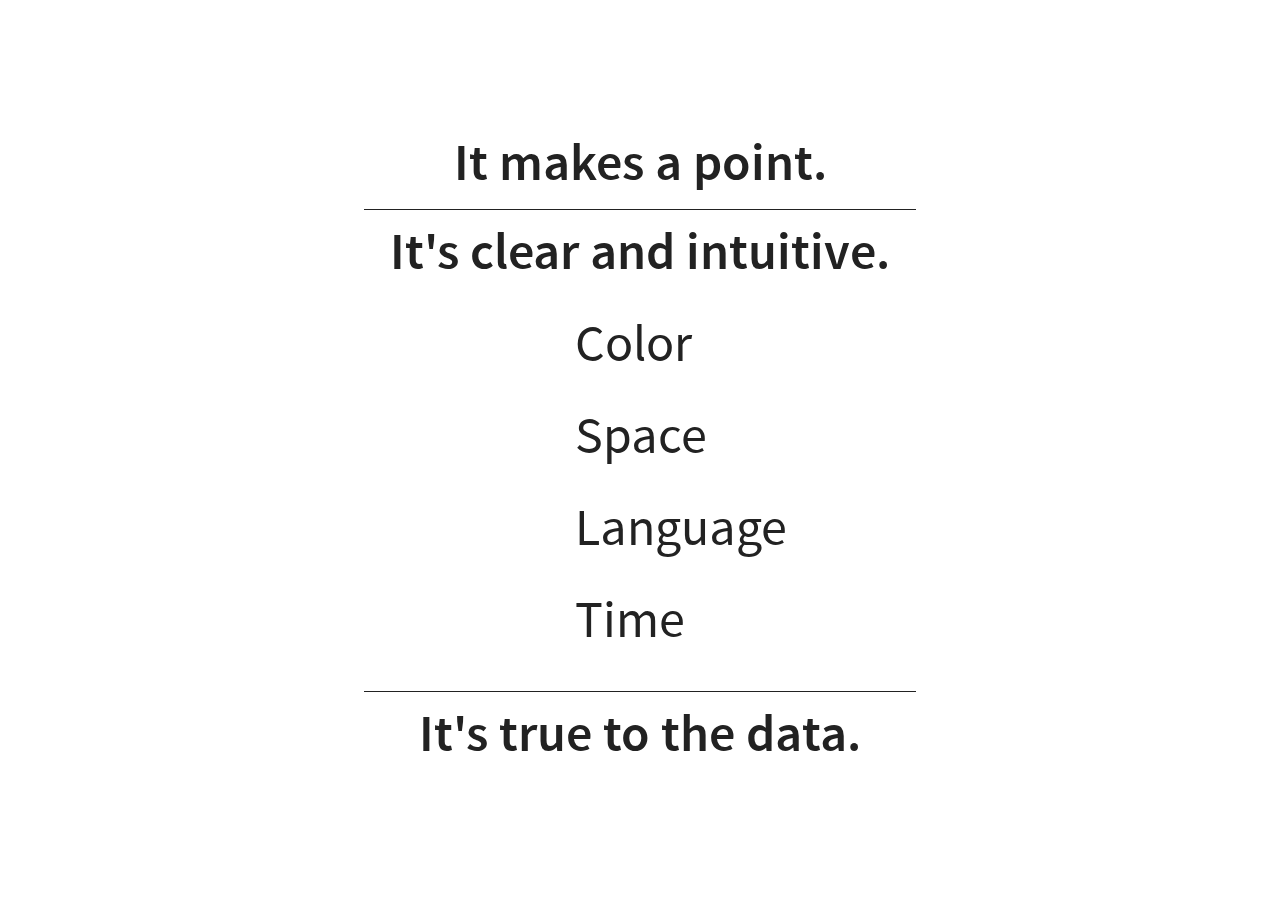
==== commit f64601ba: "chai bar" ====
--- a/slides/index.html
+++ b/slides/index.html
@@ -256,7 +256,7 @@
 <section>
 <img src="denzelWashington.png" height=500><br>
 <b>Proximity</b> and <b>enclosure</b> establish four distinct classes of Denzel Washington film.
-<div class = "citation"><p class="citation"><a href="https://fivethirtyeight.com/features/the-four-types-of-denzel-washington-movies/">What mattered most in the special elections, FiveThirtyEight (2018)</a></p></div>
+<div class = "citation"><p class="citation"><a href="https://fivethirtyeight.com/features/the-four-types-of-denzel-washington-movies/">The Four Types Of Denzel Washington Movies, FiveThirtyEight (2018)</a></p></div>
 </section>
 
 <section>
@@ -311,7 +311,7 @@
 </section>
 
 
--->
+
 
 
 <section>
@@ -320,99 +320,123 @@
 
 
 <section>
-<img src="dualAxisBw.png" height=500 style="padding:2px;border:thin solid black;"><br><font color="white">Mismatched spoken and written explanations </b><br>make it hard for an audience to stay with you.</font>
+<img src="dualAxisBw.png" height=500 style="padding:2px;border:thin solid black;"><br><font color="white">Mismatched language </b>makes it harder <br>for an audience to stay with you.</font>
 <div class = "citation"><p class="citation"><a href="https://www.google.com/url?sa=t&rct=j&q=&esrc=s&source=web&cd=2&cad=rja&uact=8&ved=2ahUKEwis34yht7vdAhVHVK0KHV9YCYIQFjABegQIChAB&url=https%3A%2F%2Fwww.amazon.com%2FStandard-Deviations-Assumptions-Tortured-Statistics%2Fdp%2F1468311026&usg=AOvVaw1aOPAfQFcdb52f71V54lIm"><i>Standard Deviations</i> (Smith, 2014) </a></p></div>
 </section>
 
 
 
 <section>
-<img src="dualAxisBw.png" height=500 style="padding:2px;border:thin solid black;"><br><b>Mismatched spoken and written explanations </b><br>make it hard for an audience to stay with you.
+<img src="dualAxisBw.png" height=500 style="padding:2px;border:thin solid black;"><br><b>Mismatched language </b>makes it harder<br> for an audience to stay with you.
 <div class = "citation"><p class="citation"><a href="https://www.google.com/url?sa=t&rct=j&q=&esrc=s&source=web&cd=2&cad=rja&uact=8&ved=2ahUKEwis34yht7vdAhVHVK0KHV9YCYIQFjABegQIChAB&url=https%3A%2F%2Fwww.amazon.com%2FStandard-Deviations-Assumptions-Tortured-Statistics%2Fdp%2F1468311026&usg=AOvVaw1aOPAfQFcdb52f71V54lIm"><i>Standard Deviations</i> (Smith, 2014) </a></p></div>
 </section>
 
 
 <section>
-<img src="dualAxisTalkedOver.png" height=500 style="padding:2px;border:thin solid black;"><br><b>Mismatched spoken and written explanations </b><br>make it hard for an audience to stay with you.
+<img src="dualAxisTalkedOver.png" height=500 style="padding:2px;border:thin solid black;"><br><b>Mismatched language </b>makes it harder<br> for an audience to stay with you.
 <div class = "citation"><p class="citation"><a href="https://www.google.com/url?sa=t&rct=j&q=&esrc=s&source=web&cd=2&cad=rja&uact=8&ved=2ahUKEwis34yht7vdAhVHVK0KHV9YCYIQFjABegQIChAB&url=https%3A%2F%2Fwww.amazon.com%2FStandard-Deviations-Assumptions-Tortured-Statistics%2Fdp%2F1468311026&usg=AOvVaw1aOPAfQFcdb52f71V54lIm"><i>Standard Deviations</i> (Smith, 2014) </a></p></div>
 </section>
 
 
-<section>
-<img src="denzelWashington.png" width=600><br>
-Annotated points</section>
-
-<section>
-<svg width="600" height="500" id="histogramFilled"></svg>
+
+<section>
+<img src="denzelWashington.png" height=500><br>
+<b>Labels</b> for outliers and important data points <br>can be a useful frame of reference.
+<div class = "citation"><p class="citation"><a href="https://fivethirtyeight.com/features/the-four-types-of-denzel-washington-movies/">The Four Types Of Denzel Washington Movies, FiveThirtyEight (2018)</a></p></div>
+</section>
+
+<section>
+<svg width="600" height="500" id="histogramFilledComplete"></svg>
 <script src='https://d3js.org/d3.v4.min.js'></script>
-<script src='../d3/histogram/histogramFilled.js'></script><br>
-Annotated sections</section>
+<script src='../d3/histogram/histogramFilledComplete.js'></script><br>
+<b>Succinct sentences</b> can drive key points home&mdash;<br>and guide future audiences' interpretation.
+<div class = "citation"><p class="citation"><a href="https://wiki.regn.net/wiki/Expert_Witness_Data_Science">LexisNexis Context development team (2018)</a></p></div>
+</section>
 
 
 
 			<section>
 <iframe data-src="heartrate.html"   width= 2800, height =500></iframe><br>
-	A visual <b>Marriage Proposal</b> maps the story of <i>separate but equal</i> in American caselaw.</section>
-
-<section><h1>Designing for the brain</h1><ul>
-	<li>Color
-		<li>Space
-			<li>Language
-				<li><b>Time</b>
-</section>
-
-<section>
-<h1>My own anchro slide</h1></section>
+	<b>Rich language works in concert</b> with visualization<br> to tell a more complete and colorful story.
+<div class = "citation"><p class="citation"><a href="https://www.reddit.com/r/dataisbeautiful/comments/2o1rfe/heart_rate_bpm_during_marriage_proposal_oc/">Heart rate during marriage proposal, u/sesipikai (2018)</a></p></div>
+</section>
+-->
+
+<section>
+	<table style="vertical-align: middle;">
+	<tr ><td><b><center>It makes a point.</td></tr>
+	<tr ><td><b><center>It's clear and intuitive.</center></b>
+		<p style="text-indent: 150px;">Color
+			<p style="text-indent: 150px;">Space
+				<p style="text-indent: 150px;">Language
+					<p style="text-indent: 150px;">Time
+
+					</td></tr>
+	<tr><td><b><center>It's true to the data.</td></tr></table>
+</section>
+
+
+<section>
+<img src="anchorSlide.png" height=400 style="padding:2px;border:thin solid black;"><br>
+A recurring <b>anchor slide</b> connects each part of a talk, and keeps audiences oriented. </section>
 
 <section>
 <img src="Chaos_Chronos Greatest Hits.svg" width=600 style="padding:2px;border:thin solid black;"><br>
-A slide about my own slides</section>
+<b>Building up complex ideas over time</b> can reduce confusion by controlling the flow of new information. 
+<div class = "citation"><p class="citation"><a href="https://wiki.regn.net/wiki/Expert_Witness_Data_Science">LexisNexis Context development team (2018)</a></p></div>
+</section>
 
 <section>
 <img src="Chaos_Chronos Greatest Hits(1).svg" width=600 style="padding:2px;border:thin solid black;"><br>
-A slide about my own slides</section>
+<b>Building up complex ideas over time</b> can reduce confusion by controlling the flow of new information. 
+<div class = "citation"><p class="citation"><a href="https://wiki.regn.net/wiki/Expert_Witness_Data_Science">LexisNexis Context development team (2018)</a></p></div>
+</section>
 
 <section>
 <img src="Chaos_Chronos Greatest Hits(2).svg" width=600 style="padding:2px;border:thin solid black;"><br>
-A slide about my own slides</section>
+<b>Building up complex ideas over time</b> can reduce confusion by controlling the flow of new information. 
+<div class = "citation"><p class="citation"><a href="https://wiki.regn.net/wiki/Expert_Witness_Data_Science">LexisNexis Context development team (2018)</a></p></div>
+</section>
 
 <section>
 <img src="Chaos_Chronos Greatest Hits(3).svg" width=600 style="padding:2px;border:thin solid black;"><br>
-A slide about my own slides</section>
+<b>Building up complex ideas over time</b> can reduce confusion by controlling the flow of new information. 
+<div class = "citation"><p class="citation"><a href="https://wiki.regn.net/wiki/Expert_Witness_Data_Science">LexisNexis Context development team (2018)</a></p></div>
+</section>
 
 
 
 
 <section>
 <img src="Chaos_Chronos Greatest Hits(5).svg" width=600 style="padding:2px;border:thin solid black;"><br>
-A slide about my own slides</section>
+<b>Building up complex ideas over time</b> can reduce confusion by controlling the flow of new information. 
+<div class = "citation"><p class="citation"><a href="https://wiki.regn.net/wiki/Expert_Witness_Data_Science">LexisNexis Context development team (2018)</a></p></div>
+</section>
 
 
 
 <section>
 <img src="Chaos_Chronos Greatest Hits(6).svg" width=600 style="padding:2px;border:thin solid black;"><br>
-A slide about my own slides</section>
+<b>Building up complex ideas over time</b> can reduce confusion by controlling the flow of new information. 
+<div class = "citation"><p class="citation"><a href="https://wiki.regn.net/wiki/Expert_Witness_Data_Science">LexisNexis Context development team (2018)</a></p></div>
+</section>
 
 <section>
 </section>
 
 <section>
 <img src="CoverageThumbs.png" width=600 style="padding:2px;border:thin solid black;"><br>
-...remember this? And jump back in</section>
-
-
-
-
-<section>
-<img src="storyscroll.png" width=600><br>
-Title about scrollytelling</section>
-
-
-<section>
-	<iframe data-src="ahttp://www.r2d3.us/visual-intro-to-machine-learning-part-2/"   width= 2800, height =768></iframe>>
-
-	<br>
-	A visual <b>network of citations</b> maps the story of <i>separate but equal</i> in American caselaw .</section>
+<i>Previously...</i><br><b>Recaps</b> help audiences pick up where they left off.
+<div class = "citation"><p class="citation"><a href="https://wiki.regn.net/wiki/Expert_Witness_Data_Science">LexisNexis Context development team (2018)</a></p></div>
+</section>
+
+
+
+<section>
+<img src="scrollytelling.png" height=500><br>
+<b>Scrollytelling</b> is another way to control the flow of information and attention.
+<div class = "citation"><p class="citation"><a href="https://www.nytimes.com/interactive/2018/06/01/us/elections/california-house-primary.html">Seven Republican Districts in California Favored Clinton. Can Democrats Flip Them in November?</a></p></div>
+</section>
 
 
 
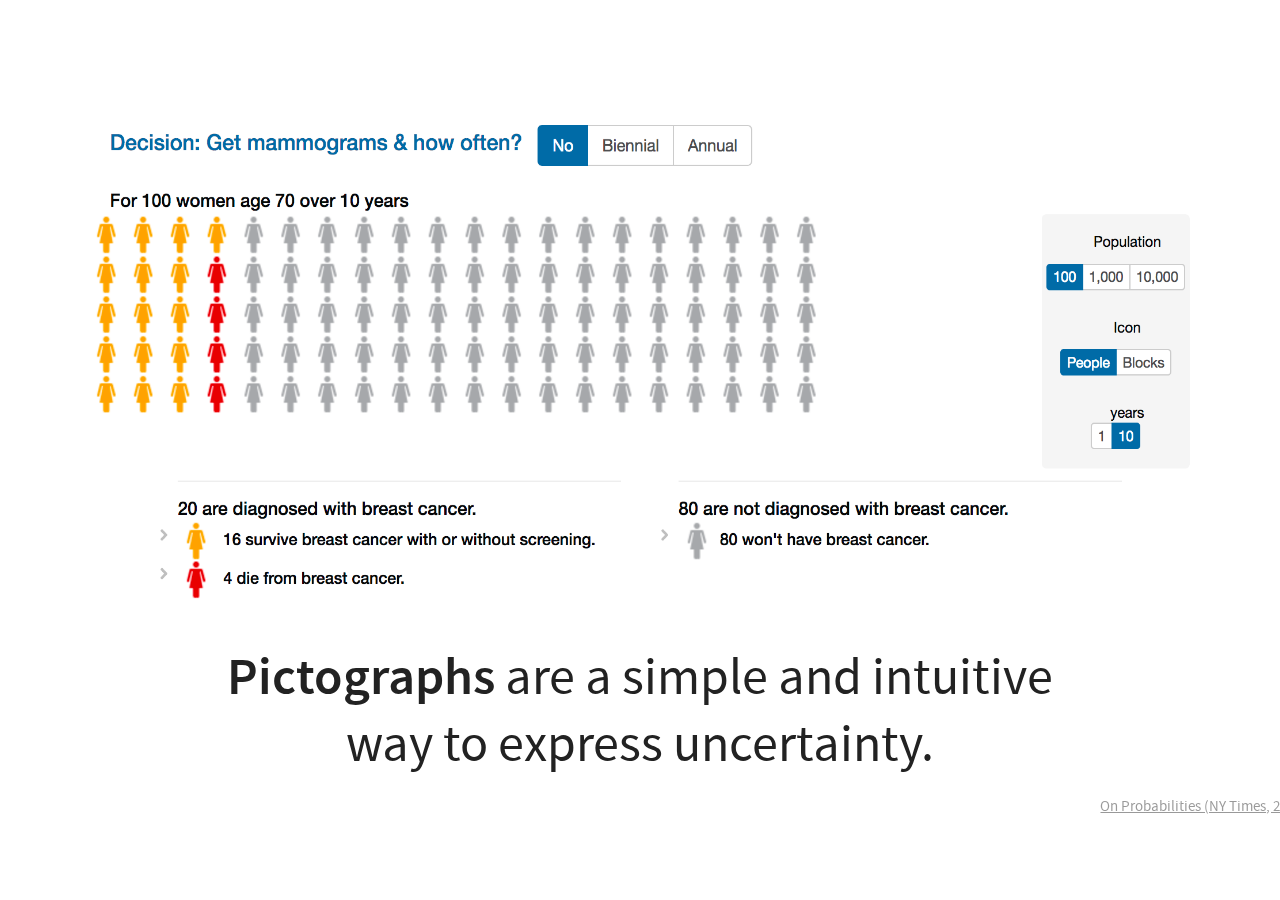
==== commit 8bb2cefe: "substantially complete anno" ====
--- a/slides/index.html
+++ b/slides/index.html
@@ -360,7 +360,7 @@
 	<b>Rich language works in concert</b> with visualization<br> to tell a more complete and colorful story.
 <div class = "citation"><p class="citation"><a href="https://www.reddit.com/r/dataisbeautiful/comments/2o1rfe/heart_rate_bpm_during_marriage_proposal_oc/">Heart rate during marriage proposal, u/sesipikai (2018)</a></p></div>
 </section>
--->
+
 
 <section>
 	<table style="vertical-align: middle;">
@@ -433,138 +433,181 @@
 
 
 <section>
+<img src="Hackathon.jpg" height=500><br>
+A hackathon team showed their headnote algorithm outperforming a human in real time.
+<div class = "citation"><p class="citation"><a href="mailto:nik@ravellaw.com">Ravel Hackathon (2017)</a></p></div>
+</section>
+
+
+<section>
+<iframe width="663" height="500" src="https://www.youtube.com/embed/6KJZLiic2F8?start=5144" frameborder="0" allow="encrypted-media" allowfullscreen></iframe><br>
+Head-to-head competitions (or <b>bakeoffs</b>) between technologies show savings in time.
+<div class = "citation"><p class="citation"><a href="https://www.youtube.com/embed/6KJZLiic2F8?start=5144">Macworld 2001</a></p></div>
+</section>
+
+<section>
 <img src="scrollytelling.png" height=500><br>
 <b>Scrollytelling</b> is another way to control the flow of information and attention.
-<div class = "citation"><p class="citation"><a href="https://www.nytimes.com/interactive/2018/06/01/us/elections/california-house-primary.html">Seven Republican Districts in California Favored Clinton. Can Democrats Flip Them in November?</a></p></div>
-</section>
-
-
-
-
-<section>
-<img src="storyscroll.png" width=600><br>
-Bake-off placeholder</section>
-
-<section><h1>Designing for the brain</h1><ul>
-	<li>Color
-		<li>Space
-			<li>Language
-				<li>Time
-</section>
+<div class = "citation"><p class="citation"><a href="https://www.nytimes.com/interactive/2018/06/01/us/elections/california-house-primary.html">Seven Republican Districts in California Favored Clinton. Can Democrats Flip Them in November? New York Times (2018)</a></p></div>
+</section>
+
+
+
 
 
 
 	
-<section><iframe data-src="looker.html"   width= 2800, height =500></iframe><br>
-	A visual <b>network of citations</b> maps the story of <i>separate but equal</i> in American caselaw.</section>
-
-
-
+<section><img src="looker.png" height=500 ><br>
+	Interactive <b>dashboards</b> give audiences more control&mdash;letting them ask and answer their own questions.
+<div class = "citation"><p class="citation"><a href="https://looker.ddc1.r53.lexisai.com/spaces/360">Moondoor Content Analysis (2018)</a></p></div>
+
+</section>
+
+
+
+<section>
+	<table style="vertical-align: middle;">
+	<tr ><td><b><center>It makes a point.</td></tr>
+	<tr ><td><b><center>It's clear and intuitive.</center></b>
+		<p style="text-indent: 150px;">Color
+			<p style="text-indent: 150px;">Space
+				<p style="text-indent: 150px;">Language
+					<p style="text-indent: 150px;">Time
+
+					</td></tr>
+	<tr><td><b><center>It's true to the data.</td></tr></table>
+</section>
+
+
+	
+<section>
+<img src="dualAxis1.png" height=500 ><br>
+	Are you convinced?
+<div class = "citation"><p class="citation"><a href="https://www.google.com/url?sa=t&rct=j&q=&esrc=s&source=web&cd=2&cad=rja&uact=8&ved=2ahUKEwis34yht7vdAhVHVK0KHV9YCYIQFjABegQIChAB&url=https%3A%2F%2Fwww.amazon.com%2FStandard-Deviations-Assumptions-Tortured-Statistics%2Fdp%2F1468311026&usg=AOvVaw1aOPAfQFcdb52f71V54lIm"><i>Standard Deviations</i> (Smith, 2014) </a></p></div>
+</section>
+
+
+
+<section>
+<img src="dualAxis2.png" height =500 ><br>
+	How about now?
+<div class = "citation"><p class="citation"><a href="https://www.google.com/url?sa=t&rct=j&q=&esrc=s&source=web&cd=2&cad=rja&uact=8&ved=2ahUKEwis34yht7vdAhVHVK0KHV9YCYIQFjABegQIChAB&url=https%3A%2F%2Fwww.amazon.com%2FStandard-Deviations-Assumptions-Tortured-Statistics%2Fdp%2F1468311026&usg=AOvVaw1aOPAfQFcdb52f71V54lIm"><i>Standard Deviations</i> (Smith, 2014) </a></p></div>
+</section>
+
+<section>
+<img src="dualAxis1.png" height=375 ><img src="dualAxis2.png" height=375 ><br>
+Multiple axes are one way that visualizations can make <b>alluring&mdash;</b>but <b>unsupported</b>&mdash;claims.<div class = "citation"><p class="citation"><a href="https://www.google.com/url?sa=t&rct=j&q=&esrc=s&source=web&cd=2&cad=rja&uact=8&ved=2ahUKEwis34yht7vdAhVHVK0KHV9YCYIQFjABegQIChAB&url=https%3A%2F%2Fwww.amazon.com%2FStandard-Deviations-Assumptions-Tortured-Statistics%2Fdp%2F1468311026&usg=AOvVaw1aOPAfQFcdb52f71V54lIm"><i>Standard Deviations</i> (Smith, 2014) </a></p></div>
+</section>
+
+<section>
+<img src="dualAxis3.png" height =500  ><br>
+Multiple axes are one way that visualizations can make <b>alluring&mdash;</b>but <b>unsupported</b>&mdash;claims.<div class = "citation"><p class="citation"><a href="https://www.google.com/url?sa=t&rct=j&q=&esrc=s&source=web&cd=2&cad=rja&uact=8&ved=2ahUKEwis34yht7vdAhVHVK0KHV9YCYIQFjABegQIChAB&url=https%3A%2F%2Fwww.amazon.com%2FStandard-Deviations-Assumptions-Tortured-Statistics%2Fdp%2F1468311026&usg=AOvVaw1aOPAfQFcdb52f71V54lIm"><i>Standard Deviations</i> (Smith, 2014) </a></p></div>
+</section>
+
+<section>
+	<svg style = "width: 325px; height: 375px;" viewBox="0 0 800 500" id="venndiagram2c"></svg><img src="bars1.png" height=400px>
+	<script src='pictoVenn2copy.js'></script>
+<br>
+	<b>Uncertainty</b> is ubiquitous in data.<br>Ignore it at your peril.
+	<div class = "citation"><p class="citation"><a href="https://wiki.regn.net/wiki/Expert_Witness_Data_Science">LexisNexis Context development team (2018)</a></p></div>
+ </section>
+
+
+
+<section>
+	<svg style = "width: 325px; height: 375px;" viewBox="0 0 800 500" id="venndiagram3c"></svg><img src="bars2.png" height=400px>
+	<script src='pictoVenn3copy.js'></script>
+<br>
+	<b>Uncertainty</b> is ubiquitous in data.<br>Ignore it at your peril.
+	<div class = "citation"><p class="citation"><a href="https://wiki.regn.net/wiki/Expert_Witness_Data_Science">LexisNexis Context development team (2018)</a></p></div>
+ </section>
+
+
+
+<section>
+	<svg style = "width: 325px; height: 375px;" viewBox="0 0 800 500" id="venndiagram2cc"></svg><img src="bars1conf.png" height=400px>
+	<script src='pictoVenn2copycopy.js'></script>
+<br><b>Ranges</b> (here, <b>confidence intervals</b>) are <br>a common way to express uncertainty.
+	<div class = "citation"><p class="citation"><a href="https://wiki.regn.net/wiki/Expert_Witness_Data_Science">LexisNexis Context development team (2018)</a></p></div>
+ </section>
+
+
+<section>
+	<svg style = "width: 325px; height: 375px;" viewBox="0 0 800 500" id="venndiagram3cc"></svg><img src="bars2conf.png" height=400px>
+	<script src='pictoVenn3copycopy.js'></script>
+<br><b>Ranges</b> (here, <b>confidence intervals</b>) are <br>a common way to express uncertainty.
+	<div class = "citation"><p class="citation"><a href="https://wiki.regn.net/wiki/Expert_Witness_Data_Science">LexisNexis Context development team (2018)</a></p></div>
+</section>
+
+<section>
+	<img src="zestimate.png" height=400px>
+<br>
+	Zillow's <b>estimated home values</b> give a confidence interval, and <b>lists the ingredients</b> of the estimate.
+	<div class = "citation"><p class="citation"><a href="https://www.zillow.com/zestimate/">Zestimate - Zillow (2018)</a></p></div>
+</section>
 
 
 	
 <section><iframe data-src="aprediction.ravellaw.net"   width= 2800, height =500></iframe><br>
-	A visual <b>network of citations</b> maps the story of <i>separate but equal</i> in American caselaw.</section>
-
-
-<section><h1>Uncertainty etc.</h1><ul>
-	</section>
-
-	
-<section>
-<img src="dualAxis1.png" height=500 ><br>
-	A visual <b>network of citations</b> maps the story of <i>separate but equal</i> in American caselaw.
-<div class = "citation"><p class="citation"><a href="https://www.google.com/url?sa=t&rct=j&q=&esrc=s&source=web&cd=2&cad=rja&uact=8&ved=2ahUKEwis34yht7vdAhVHVK0KHV9YCYIQFjABegQIChAB&url=https%3A%2F%2Fwww.amazon.com%2FStandard-Deviations-Assumptions-Tortured-Statistics%2Fdp%2F1468311026&usg=AOvVaw1aOPAfQFcdb52f71V54lIm"><i>Standard Deviations</i> (Smith, 2014) </a></p></div>
-</section>
-
-
-
-<section>
-<img src="dualAxis2.png" height =500 ><br>
-	A visual <b>network of citations</b> maps the story of <i>separate but equal</i> in American caselaw.
-</section>
-
-<section>
-<img src="dualAxis1.png" height=375 ><img src="dualAxis2.png" height=375 ><br>
-This is tricky</section>
-
-<section>
-<img src="dualAxis3.png" height =500  ><br>
-This is tricky</section>
-
-<section>
-	<svg style = "width: 325px; height: 375px;" viewBox="0 0 800 500" id="venndiagram2c"></svg><img src="bars1.png" height=400px>
-	<script src='pictoVenn2copy.js'></script>
-<br>
-	<b>Individual data points</b> show how confidence in a hypothesis can grow via <i>Bayesian belief update</i>.</section>
-
-
-
-<section>
-	<svg style = "width: 325px; height: 375px;" viewBox="0 0 800 500" id="venndiagram3c"></svg><img src="bars2.png" height=400px>
-	<script src='pictoVenn3copy.js'></script>
-<br>
-	<b>Individual data points</b> show how confidence in a hypothesis can grow via <i>Bayesian belief update</i>.</section>
-
-
-
-
-<section>
-	<svg style = "width: 325px; height: 375px;" viewBox="0 0 800 500" id="venndiagram2cc"></svg><img src="bars1conf.png" height=400px>
-	<script src='pictoVenn2copycopy.js'></script>
-<br>
-	<b>Individual data points</b> show how confidence in a hypothesis can grow via <i>Bayesian belief update</i>.</section>
-
-
-
-<section>
-	<svg style = "width: 325px; height: 375px;" viewBox="0 0 800 500" id="venndiagram3cc"></svg><img src="bars2conf.png" height=400px>
-	<script src='pictoVenn3copycopy.js'></script>
-<br>
-	<b>Individual data points</b> show how confidence in a hypothesis can grow via <i>Bayesian belief update</i>.</section>
-
-<section>
-	<img src="zestimate.png" height=400px>
-<br>
-	<b>Individual data points</b> show how confidence in a hypothesis can grow via <i>Bayesian belief update</i>.</section>
-
-<section>
-	<img src="marginOfErrorChanges.png" height=400px>
-<br>
-	<b>Individual data points</b> show how confidence in a hypothesis can grow via <i>Bayesian belief update</i>.</section>
-
-
-
-
-<section><iframe data-src="ahttps://projects.fivethirtyeight.com/2018-midterm-election-forecast/house/"   width= 2800, height =500></iframe><br>
-	Membership/overlap...</section>
-
+	A <b>motion outcome forecaster</b>, similarly, reveals its estimated <b>effect sizes</b> of various factors.
+	<div class = "citation"><p class="citation"><a href="http://prediction.ravellaw.net">Ravel Motion Outcome Forecaster (2017)</a></p></div>
+</section>
+
+
+<section>
+	<img src="livePoll.png" height=400px>
+<br>
+	<b>Live polls</b> show a confidence interval that shrinks over the course of collecting a dataset.
+	<div class = "citation"><p class="citation"><a href="https://www.nytimes.com/2018/09/06/upshot/midterms-2018-polls-live.html">New York Times Live Polls (2018)</a></p></div>
+</section>
+
+
+-->
 
 
 	
 <section>	<img src="mammogram.png" height=400px>
 <br>
-	They can make abstract concepts real...</section>
-
-
-
-
-<section>	<img src="ewBefore.svg" height=400px>
-<br>
-	Our product redesign (1/2)</section>
-
-<section>	<img src="ewAfter.svg" height=400px>
-<br>
-	Our product redesign (2/2)</section>
-
-
-
-
-<section>	<img src="theCaseForDots.png" height=400px>
-<br>
-	Connections, enclosure, idiosyncracy/annotation, sparsity, domain adaptability, legibility.</section>
-
-
+	<b>Pictographs</b> are a simple and intuitive <br>way to express uncertainty.
+		<div class = "citation"><p class="citation"><a href="https://www.nytimes.com/2017/12/24/opinion/2017-wrong-numbers.html">On Probabilities (NY Times, 2017)</a></p></div>
+</section>
+
+
+
+
+<section>	<img src="ewBefore.svg" height=500px>
+<br>
+	<b>Individual data points</b> can be more revealing <br>than aggregate measures.	<div class = "citation"><p class="citation"><a href="https://wiki.regn.net/wiki/Expert_Witness_Data_Science">LexisNexis Context development team (2018)</a></p></div>
+</section>
+
+
+<section>	<img src="ewAfter.svg" height=500px>
+<br>
+	<b>Individual data points</b> can be more revealing <br>than aggregate measures.	<div class = "citation"><p class="citation"><a href="https://wiki.regn.net/wiki/Expert_Witness_Data_Science">LexisNexis Context development team (2018)</a></p></div>
+</section>
+
+
+
+<section>	<img src="theCaseForDots.png" height=500px>
+<br>
+	<b>Individual data points</b> can be more revealing <br>than aggregate measures.</section>
+
+
+
+
+
+<section>
+	<table style="vertical-align: middle;">
+	<tr ><td><b><center>It makes a point.</td></tr>
+	<tr ><td><b><center>It's clear and intuitive.</center></b>
+		<p style="text-indent: 150px;">Color
+			<p style="text-indent: 150px;">Space
+				<p style="text-indent: 150px;">Language
+					<p style="text-indent: 150px;">Time
+
+					</td></tr>
+	<tr><td><b><center>It's true to the data.</td></tr></table>
+</section>
 
 
 
@@ -594,17 +637,6 @@
 -->
 
 			<!--	<section><< part1   >> << part2 >> << part3 >> << exam  >></section>-->
-
-
-<section>
-	<h1>Effective visualization</h1>
-	<ul>
-		<li>It makes a point.
-		<li>It's easy to understand.
-		<li>It doesn't lie.
-	</section>
-
-
 
 
 
